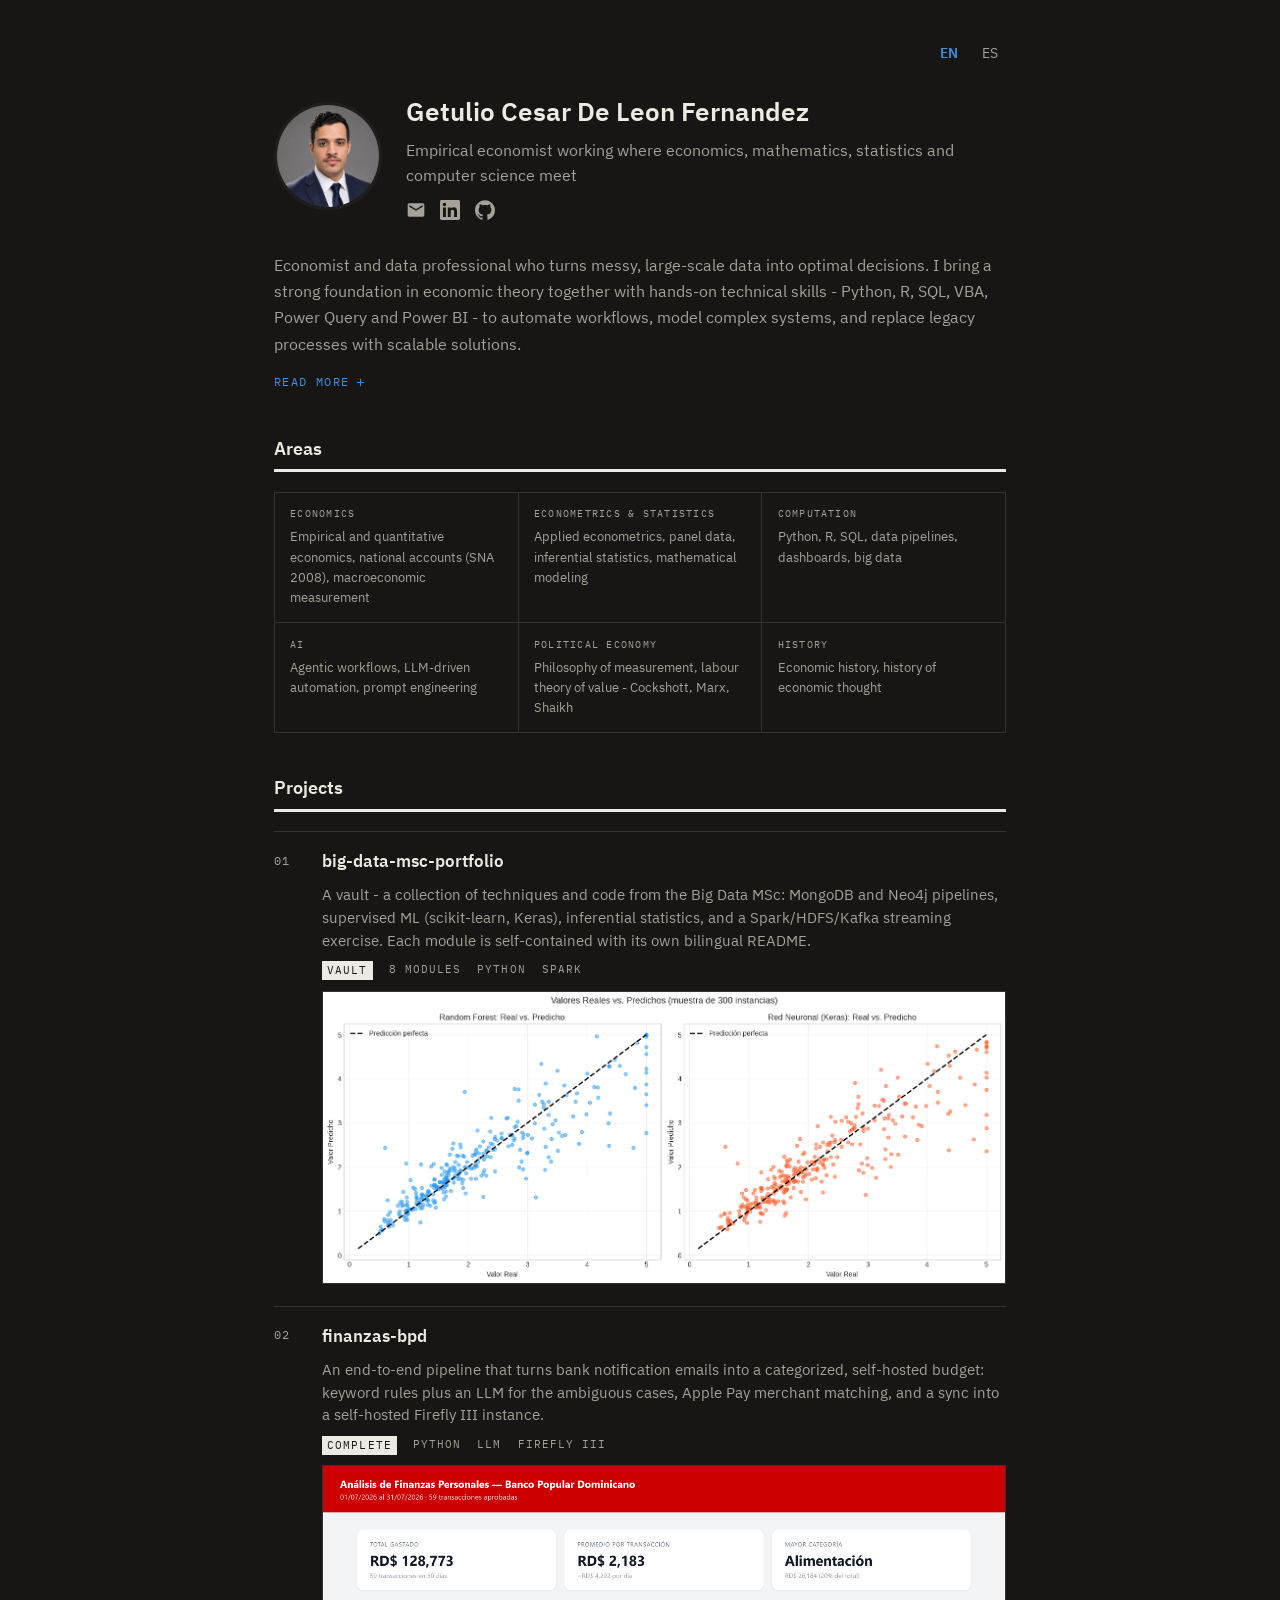
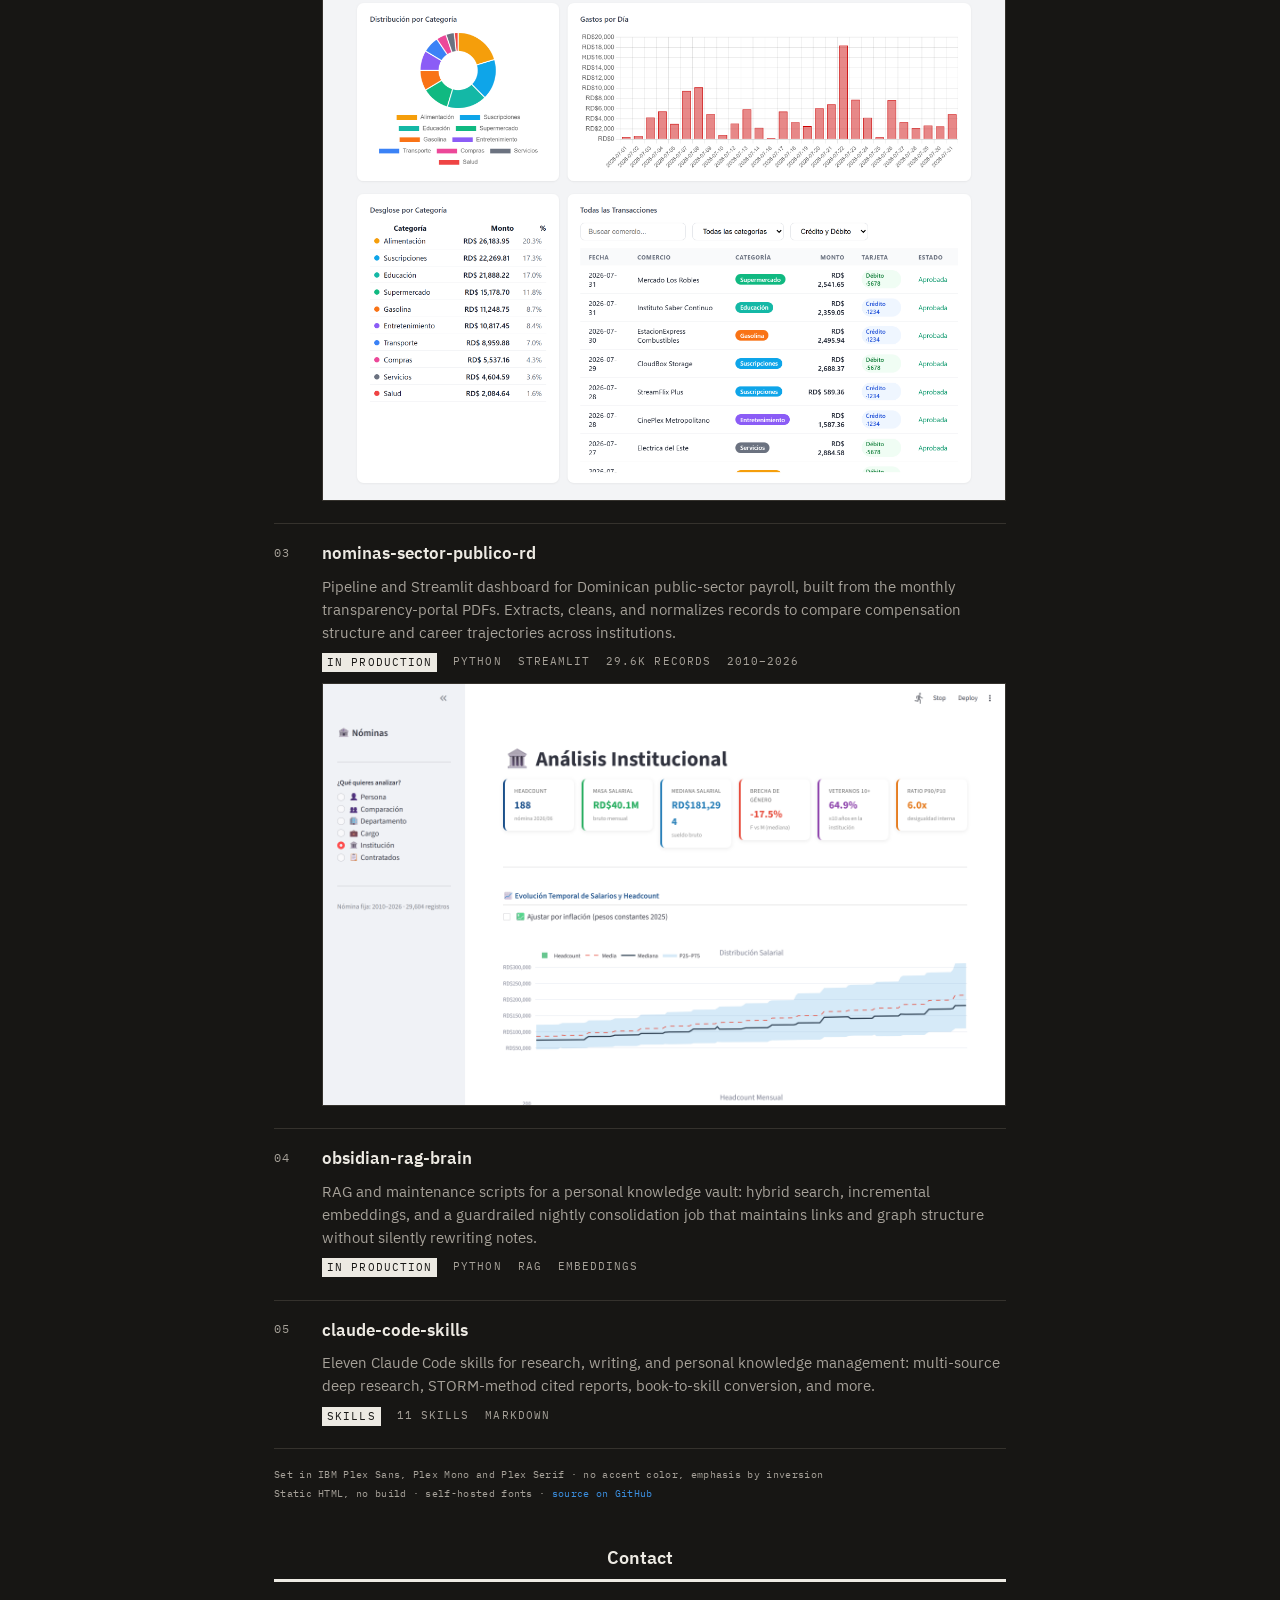
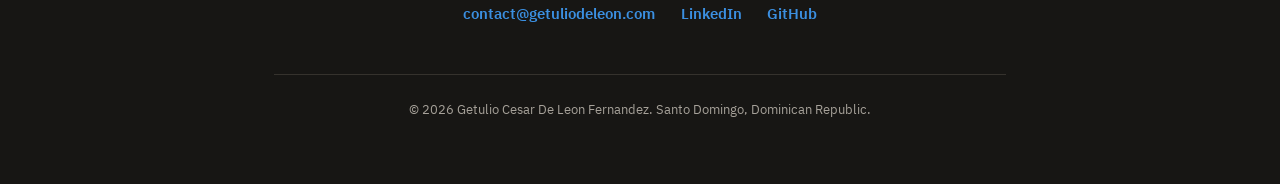
==== index.html @ 09af7197 "Restore original project order (big-data-msc-portfolio first), tighter crop on nominas screenshot" ====
<!doctype html>
<html lang="en">
<head>
<meta charset="UTF-8">
<meta name="viewport" content="width=device-width, initial-scale=1">
<title>Getulio Cesar De Leon Fernandez - Empirical Economist</title>
<meta name="description" content="Empirical economist working where economics, mathematics, statistics and computer science meet. National Accounts, Central Bank of the Dominican Republic. Python, R, SQL, econometrics, agentic AI.">
<link rel="canonical" href="https://getuliodeleon.com/">
<link rel="alternate" hreflang="en" href="https://getuliodeleon.com/">
<link rel="alternate" hreflang="es" href="https://getuliodeleon.com/es/">
<link rel="alternate" hreflang="x-default" href="https://getuliodeleon.com/">
<link rel="stylesheet" href="/style.css">

<meta property="og:type" content="profile">
<meta property="og:title" content="Getulio Cesar De Leon Fernandez - Empirical Economist">
<meta property="og:description" content="Empirical economist working where economics, mathematics, statistics and computer science meet. National Accounts, Central Bank of the Dominican Republic.">
<meta property="og:url" content="https://getuliodeleon.com/">
<meta property="og:image" content="https://getuliodeleon.com/img/getulio.jpg">

<script type="application/ld+json">
{
  "@context": "https://schema.org",
  "@type": "Person",
  "name": "Getulio Cesar De Leon Fernandez",
  "jobTitle": "Economist",
  "description": "Empirical economist working where economics, mathematics, statistics and computer science meet.",
  "worksFor": {
    "@type": "Organization",
    "name": "Banco Central de la Republica Dominicana"
  },
  "alumniOf": [
    {"@type": "CollegeOrUniversity", "name": "Instituto Tecnologico de Santo Domingo"},
    {"@type": "CollegeOrUniversity", "name": "Universidad Internacional de La Rioja"}
  ],
  "knowsAbout": ["National Accounts", "Econometrics", "Applied Statistics", "Political Economy", "Python", "R", "SQL", "Big Data", "Agentic AI", "Data Automation"],
  "address": {
    "@type": "PostalAddress",
    "addressLocality": "Santo Domingo",
    "addressCountry": "DO"
  },
  "email": "mailto:contact@getuliodeleon.com",
  "url": "https://getuliodeleon.com",
  "sameAs": [
    "https://www.linkedin.com/in/getuliodeleon/",
    "https://github.com/deleongetulio"
  ]
}
</script>
</head>
<body>
<div class="wrap">

  <nav class="lang-switch">
    <a href="/" class="active">EN</a>
    <a href="/es/">ES</a>
  </nav>

  <header class="profile">
    <img src="/img/getulio.jpg" alt="Portrait of Getulio Cesar De Leon Fernandez">
    <div>
      <h1>Getulio Cesar De Leon Fernandez</h1>
      <p class="headline">Empirical economist working where economics, mathematics, statistics and computer science meet</p>
      <nav class="profile-links">
        <a href="mailto:contact@getuliodeleon.com" aria-label="Email" title="contact@getuliodeleon.com">
          <svg viewBox="0 0 24 24" aria-hidden="true" focusable="false"><path d="M20 4H4c-1.1 0-1.99.9-1.99 2L2 18c0 1.1.9 2 2 2h16c1.1 0 2-.9 2-2V6c0-1.1-.9-2-2-2zm0 4l-8 5-8-5V6l8 5 8-5v2z"/></svg>
        </a>
        <a href="https://www.linkedin.com/in/getuliodeleon/" aria-label="LinkedIn" title="LinkedIn">
          <svg viewBox="0 0 24 24" aria-hidden="true" focusable="false"><path d="M20.447 20.452h-3.554v-5.569c0-1.328-.027-3.037-1.852-3.037-1.853 0-2.136 1.445-2.136 2.939v5.667H9.351V9h3.414v1.561h.046c.477-.9 1.637-1.85 3.37-1.85 3.601 0 4.267 2.37 4.267 5.455v6.286zM5.337 7.433a2.062 2.062 0 1 1 0-4.125 2.062 2.062 0 0 1 0 4.125zm1.782 13.019H3.555V9h3.564v11.452zM22.225 0H1.771C.792 0 0 .774 0 1.729v20.542C0 23.227.792 24 1.771 24h20.451C23.2 24 24 23.227 24 22.271V1.729C24 .774 23.2 0 22.222 0h.003z"/></svg>
        </a>
        <a href="https://github.com/deleongetulio" aria-label="GitHub" title="GitHub">
          <svg viewBox="0 0 24 24" aria-hidden="true" focusable="false"><path d="M12 .297c-6.63 0-12 5.373-12 12 0 5.303 3.438 9.8 8.205 11.385.6.113.82-.258.82-.577 0-.285-.01-1.04-.015-2.04-3.338.724-4.042-1.61-4.042-1.61C4.422 18.07 3.633 17.7 3.633 17.7c-1.087-.744.084-.729.084-.729 1.205.084 1.838 1.236 1.838 1.236 1.07 1.835 2.809 1.305 3.495.998.108-.776.417-1.305.76-1.605-2.665-.3-5.466-1.332-5.466-5.93 0-1.31.465-2.38 1.235-3.22-.135-.303-.54-1.523.105-3.176 0 0 1.005-.322 3.3 1.23.96-.267 1.98-.399 3-.405 1.02.006 2.04.138 3 .405 2.28-1.552 3.285-1.23 3.285-1.23.645 1.653.24 2.873.12 3.176.765.84 1.23 1.91 1.23 3.22 0 4.61-2.805 5.625-5.475 5.92.42.36.81 1.096.81 2.22 0 1.606-.015 2.896-.015 3.286 0 .315.21.69.825.57C20.565 22.092 24 17.592 24 12.297c0-6.627-5.373-12-12-12"/></svg>
        </a>
      </nav>
    </div>
  </header>

  <section class="narrative">
    <p>Economist and data professional who turns messy, large-scale data into
      optimal decisions. I bring a strong foundation in economic theory
      together with hands-on technical skills - Python, R, SQL, VBA, Power
      Query and Power BI - to automate workflows, model complex systems, and
      replace legacy processes with scalable solutions.</p>

    <details class="mas">
      <summary>Read more</summary>
      <p>My background is in national accounts and macroeconomic analysis
        (GDP under the SNA 2008 framework), but my real interest is broader:
        building data pipelines, dashboards, and analytical tools that make
        information actually usable. I care about the full path from raw
        data to insight - automation, reproducibility, and clarity.</p>
      <p>Outside of work, my personal projects explore agentic AI and
        LLM-driven automation - prompt engineering and agentic workflows to
        automate research and analysis end to end. It is where I experiment
        with the newest tools before they become standard.</p>
      <p>What keeps me curious is the intersection of economics,
        computation, and philosophy: not just how to process data, but what
        it measures, what it hides, and how economic systems actually work.
        I am as drawn to the questions behind the numbers as to the tools
        that answer them, and I see that mix of theory and engineering as my
        real edge.</p>
      <p>Currently pursuing a Master's in Big Data Analysis and
        Visualization (UNIR).</p>
    </details>
  </section>

  <h2>Areas</h2>
  <div class="areas">
    <div class="area"><span class="k">Economics</span>
      <p>Empirical and quantitative economics, national accounts (SNA 2008), macroeconomic measurement</p></div>
    <div class="area"><span class="k">Econometrics &amp; Statistics</span>
      <p>Applied econometrics, panel data, inferential statistics, mathematical modeling</p></div>
    <div class="area"><span class="k">Computation</span>
      <p>Python, R, SQL, data pipelines, dashboards, big data</p></div>
    <div class="area"><span class="k">AI</span>
      <p>Agentic workflows, LLM-driven automation, prompt engineering</p></div>
    <div class="area"><span class="k">Political Economy</span>
      <p>Philosophy of measurement, labour theory of value - Cockshott, Marx, Shaikh</p></div>
    <div class="area"><span class="k">History</span>
      <p>Economic history, history of economic thought</p></div>
  </div>

  <h2>Projects</h2>

  <div class="proj">
    <span class="n">01</span>
    <div class="proj-body">
      <h3><a href="https://github.com/deleongetulio/big-data-msc-portfolio">big-data-msc-portfolio</a></h3>
      <p>A vault - a collection of techniques and code from the Big Data MSc: MongoDB and Neo4j pipelines, supervised ML (scikit-learn, Keras), inferential statistics, and a Spark/HDFS/Kafka streaming exercise. Each module is self-contained with its own bilingual README.</p>
      <div class="meta"><span class="status">Vault</span><span>8 modules</span><span>Python</span><span>Spark</span></div>
      <img src="/img/proyecto-portafolio-msc.png" alt="Actual vs predicted scatter plot from a regression model comparison">
    </div>
  </div>

  <div class="proj">
    <span class="n">02</span>
    <div class="proj-body">
      <h3><a href="https://github.com/deleongetulio/finanzas-bpd">finanzas-bpd</a></h3>
      <p>An end-to-end pipeline that turns bank notification emails into a categorized, self-hosted budget: keyword rules plus an LLM for the ambiguous cases, Apple Pay merchant matching, and a sync into a self-hosted Firefly III instance.</p>
      <div class="meta"><span class="status">Complete</span><span>Python</span><span>LLM</span><span>Firefly III</span></div>
      <img src="/img/proyecto-finanzas-bpd.png" alt="Personal finance dashboard with category breakdown and daily spend chart">
    </div>
  </div>

  <div class="proj">
    <span class="n">03</span>
    <div class="proj-body">
      <h3><a href="https://github.com/deleongetulio/nominas-sector-publico-rd">nominas-sector-publico-rd</a></h3>
      <p>Pipeline and Streamlit dashboard for Dominican public-sector payroll, built from the monthly transparency-portal PDFs. Extracts, cleans, and normalizes records to compare compensation structure and career trajectories across institutions.</p>
      <div class="meta"><span class="status">In production</span><span>Python</span><span>Streamlit</span><span>29.6K records</span><span>2010&ndash;2026</span></div>
      <img src="/img/proyecto-nominas.png" alt="Institutional payroll dashboard with headcount, salary distribution, and gender gap KPIs">
    </div>
  </div>

  <div class="proj">
    <span class="n">04</span>
    <div class="proj-body">
      <h3><a href="https://github.com/deleongetulio/obsidian-rag-brain">obsidian-rag-brain</a></h3>
      <p>RAG and maintenance scripts for a personal knowledge vault: hybrid search, incremental embeddings, and a guardrailed nightly consolidation job that maintains links and graph structure without silently rewriting notes.</p>
      <div class="meta"><span class="status">In production</span><span>Python</span><span>RAG</span><span>Embeddings</span></div>
    </div>
  </div>

  <div class="proj">
    <span class="n">05</span>
    <div class="proj-body">
      <h3><a href="https://github.com/deleongetulio/claude-code-skills">claude-code-skills</a></h3>
      <p>Eleven Claude Code skills for research, writing, and personal knowledge management: multi-source deep research, STORM-method cited reports, book-to-skill conversion, and more.</p>
      <div class="meta"><span class="status">Skills</span><span>11 skills</span><span>Markdown</span></div>
    </div>
  </div>

  <div class="colofon">
    Set in IBM Plex Sans, Plex Mono and Plex Serif &middot; no accent color, emphasis by inversion<br>
    Static HTML, no build &middot; self-hosted fonts &middot; <a href="https://github.com/deleongetulio/deleongetulio.github.io">source on GitHub</a>
  </div>

  <section class="contact-section">
    <h2>Contact</h2>
    <ul class="contact-list">
      <li><a href="mailto:contact@getuliodeleon.com">contact@getuliodeleon.com</a></li>
      <li><a href="https://www.linkedin.com/in/getuliodeleon/">LinkedIn</a></li>
      <li><a href="https://github.com/deleongetulio">GitHub</a></li>
    </ul>
  </section>

  <footer>
    &copy; 2026 Getulio Cesar De Leon Fernandez. Santo Domingo, Dominican Republic.
  </footer>

</div>
</body>
</html>
---- style.css ----
/* IBM Plex Sans autoalojado - ver .claude/skills/estetica/SKILL.md en ciencia-de-datos-workspace */
@font-face {
  font-family: "IBM Plex Sans";
  src: url("fonts/plex-sans-400.woff2") format("woff2");
  font-weight: 400;
  font-style: normal;
  font-display: swap;
}
@font-face {
  font-family: "IBM Plex Sans";
  src: url("fonts/plex-sans-600.woff2") format("woff2");
  font-weight: 600;
  font-style: normal;
  font-display: swap;
}
@font-face {
  font-family: "IBM Plex Mono";
  src: url("fonts/plex-mono-400.woff2") format("woff2");
  font-weight: 400;
  font-style: normal;
  font-display: swap;
}

/* Superficie en linea -> modo OSCURO comprometido, no adaptativo.
   Ver .claude/skills/estetica/SKILL.md, "Que modo usa cada superficie". */
:root {
  color-scheme: dark;
  --link: #3B8FE0;
  --ink: #EDEAE3;
  --ink-muted: #A6A199;
  --bg: #171614;
  --bg-alt: #201E1B;
  --border: #35322D;
  --max-width: 780px;
}

* {
  box-sizing: border-box;
}

body {
  margin: 0;
  padding: 0;
  font-family: "IBM Plex Sans", -apple-system, BlinkMacSystemFont, "Segoe UI", Roboto, Helvetica, Arial, sans-serif;
  color: var(--ink);
  background: var(--bg);
  line-height: 1.6;
}

.wrap {
  max-width: var(--max-width);
  margin: 0 auto;
  padding: 2.5rem 1.5rem 4rem;
}

/* Language switcher */
.lang-switch {
  display: flex;
  justify-content: flex-end;
  gap: 0.5rem;
  font-size: 0.85rem;
  margin-bottom: 1.5rem;
}

.lang-switch a {
  color: var(--ink-muted);
  text-decoration: none;
  padding: 0.2rem 0.5rem;
  border-radius: 4px;
}

.lang-switch a.active {
  color: var(--link);
  font-weight: 600;
}

.lang-switch a:hover {
  background: var(--bg-alt);
}

/* Header */
header.profile {
  display: flex;
  align-items: center;
  gap: 1.5rem;
  margin-bottom: 2rem;
}

header.profile img {
  width: 108px;
  height: 108px;
  border-radius: 50%;
  object-fit: cover;
  object-position: 50% 20%;
  flex-shrink: 0;
  border: 3px solid var(--bg-alt);
}

header.profile h1 {
  margin: 0 0 0.3rem;
  font-size: 1.6rem;
  font-weight: 600;
}

header.profile p.headline {
  margin: 0;
  color: var(--ink-muted);
  font-size: 1rem;
}

/* Quick links (email / LinkedIn / GitHub) under the headline */
.profile-links {
  display: flex;
  gap: 0.9rem;
  margin-top: 0.7rem;
}

.profile-links a {
  display: inline-flex;
  color: var(--ink-muted);
  transition: color 0.15s ease;
}

.profile-links a:hover,
.profile-links a:focus-visible {
  color: var(--link);
}

.profile-links svg {
  width: 20px;
  height: 20px;
  fill: currentColor;
  display: block;
}

/* Narrative */
section.narrative p {
  margin: 0 0 1rem;
  font-size: 1.02rem;
  color: var(--ink-muted);
}

/* Read more - details/summary nativo, funciona sin JS */
details.mas {
  margin-top: -0.3rem;
}

details.mas > summary {
  list-style: none;
  cursor: pointer;
  display: inline-flex;
  align-items: center;
  gap: 0.4rem;
  font-family: "IBM Plex Mono", ui-monospace, Consolas, monospace;
  font-size: 0.72rem;
  letter-spacing: 0.12em;
  text-transform: uppercase;
  color: var(--link);
  padding: 0.15rem 0;
}

details.mas > summary::-webkit-details-marker {
  display: none;
}

details.mas > summary::after {
  content: "+";
  font-size: 0.95rem;
  line-height: 1;
}

details.mas[open] > summary::after {
  content: "\2212";
}

details.mas > summary:hover {
  background: var(--ink);
  color: var(--bg);
  padding: 0.15rem 0.4rem;
}

details.mas[open] > summary {
  margin-bottom: 0.9rem;
}

details.mas p {
  margin: 0 0 1rem;
  font-size: 1.02rem;
  color: var(--ink-muted);
}

/* Areas - grid de intereses, sustituye a las cifras de logros */
.areas {
  display: grid;
  grid-template-columns: repeat(auto-fit, minmax(210px, 1fr));
  gap: 1px;
  background: var(--border);
  border: 1px solid var(--border);
  margin-bottom: 1.5rem;
}

.area {
  background: var(--bg);
  padding: 0.85rem 0.95rem;
  display: flex;
  flex-direction: column;
  gap: 0.35rem;
}

.area .k {
  font-family: "IBM Plex Mono", ui-monospace, Consolas, monospace;
  font-size: 0.6rem;
  letter-spacing: 0.13em;
  text-transform: uppercase;
  color: var(--ink-muted);
}

.area p {
  margin: 0;
  font-size: 0.82rem;
  color: var(--ink-muted);
  line-height: 1.55;
}

/* Sections - filete grueso en tinta para abrir seccion, sin color de acento */
h2 {
  font-size: 1.15rem;
  font-weight: 600;
  color: var(--ink);
  border-bottom: 3px solid var(--ink);
  padding-bottom: 0.4rem;
  margin: 2.5rem 0 1.2rem;
}

/* Projects - indice numerado con estado por inversion y linea de stack */
.proj {
  display: grid;
  grid-template-columns: 2rem 1fr;
  gap: 0 1rem;
  border-top: 1px solid var(--border);
  padding-top: 1rem;
  margin-bottom: 1.4rem;
}

.proj .n {
  font-family: "IBM Plex Mono", ui-monospace, Consolas, monospace;
  font-size: 0.72rem;
  color: var(--ink-muted);
  letter-spacing: 0.1em;
  padding-top: 0.2rem;
}

.proj-body {
  display: flex;
  flex-direction: column;
  gap: 0.55rem;
  min-width: 0;
}

.proj-body h3 {
  margin: 0;
  font-size: 1.05rem;
  font-weight: 600;
}

.proj-body h3 a {
  color: var(--ink);
  text-decoration: none;
}

.proj-body h3 a:hover {
  color: var(--link);
}

.proj-body p {
  margin: 0;
  color: var(--ink-muted);
  font-size: 0.92rem;
  line-height: 1.55;
}

.proj-body .meta {
  display: flex;
  flex-wrap: wrap;
  gap: 0.2rem 1rem;
  font-family: "IBM Plex Mono", ui-monospace, Consolas, monospace;
  font-size: 0.66rem;
  letter-spacing: 0.1em;
  text-transform: uppercase;
  color: var(--ink-muted);
}

.proj-body .meta .status {
  background: var(--ink);
  color: var(--bg);
  padding: 0.1em 0.5em;
}

.proj-body img {
  width: 100%;
  display: block;
  border: 1px solid var(--border);
  margin-top: 0.1rem;
}

/* Colofon */
.colofon {
  font-family: "IBM Plex Mono", ui-monospace, Consolas, monospace;
  font-size: 0.65rem;
  line-height: 1.8;
  color: var(--ink-muted);
  letter-spacing: 0.03em;
  border-top: 1px solid var(--border);
  padding-top: 1rem;
  margin-top: 1rem;
}

.colofon a {
  color: var(--link);
  text-decoration: none;
}

.colofon a:hover {
  text-decoration: underline;
}

/* Contact */
.contact-section {
  text-align: center;
}

.contact-list {
  list-style: none;
  padding: 0;
  margin: 0;
  display: flex;
  justify-content: center;
  flex-wrap: wrap;
  gap: 0.9rem 1.6rem;
}

.contact-list a {
  color: var(--link);
  text-decoration: none;
  font-weight: 600;
  font-size: 0.95rem;
}

.contact-list a:hover {
  text-decoration: underline;
}

footer {
  margin-top: 3rem;
  padding-top: 1.5rem;
  border-top: 1px solid var(--border);
  color: var(--ink-muted);
  font-size: 0.82rem;
  text-align: center;
}

/* Responsive */
@media (max-width: 480px) {
  header.profile {
    flex-direction: column;
    text-align: center;
  }

  .profile-links {
    justify-content: center;
  }
}

/* Sin bloque prefers-color-scheme a proposito: el sitio se compromete con el oscuro
   en :root. Ver la regla de modo por superficie en el skill estetica. */
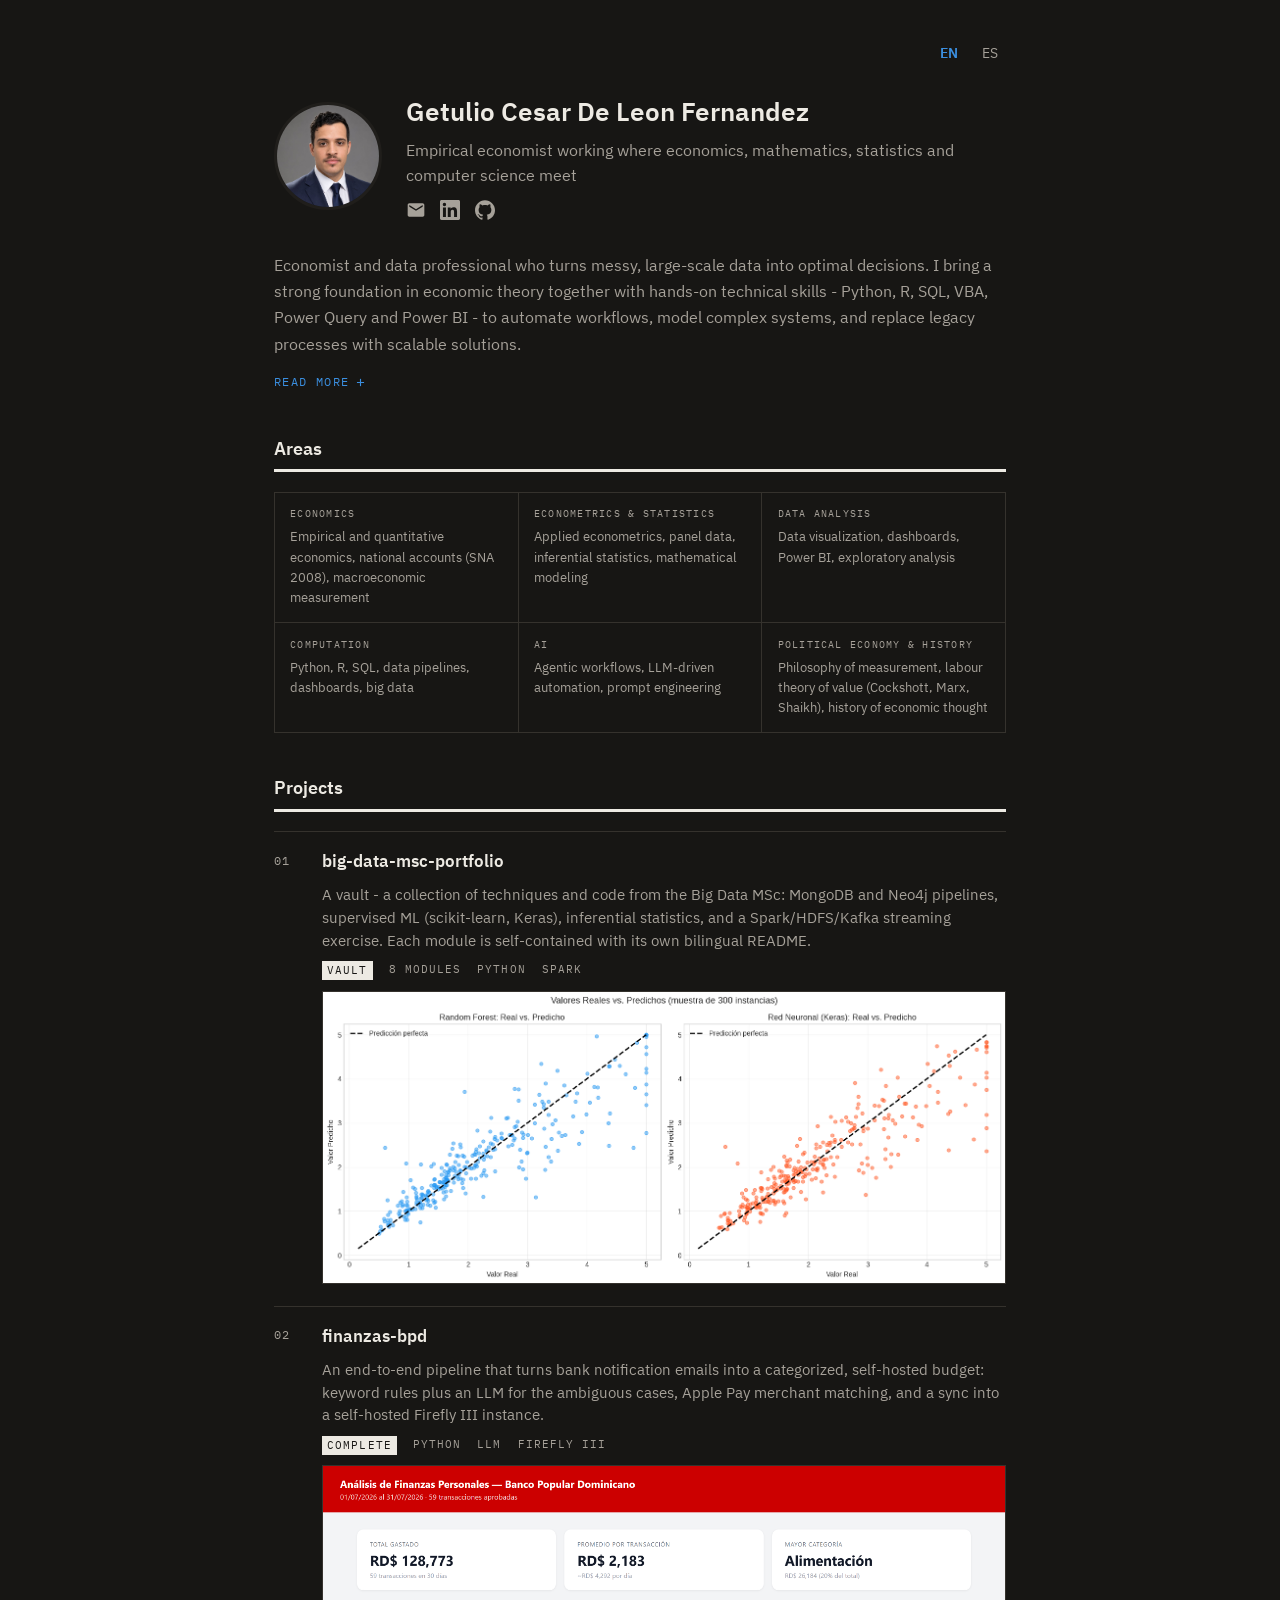
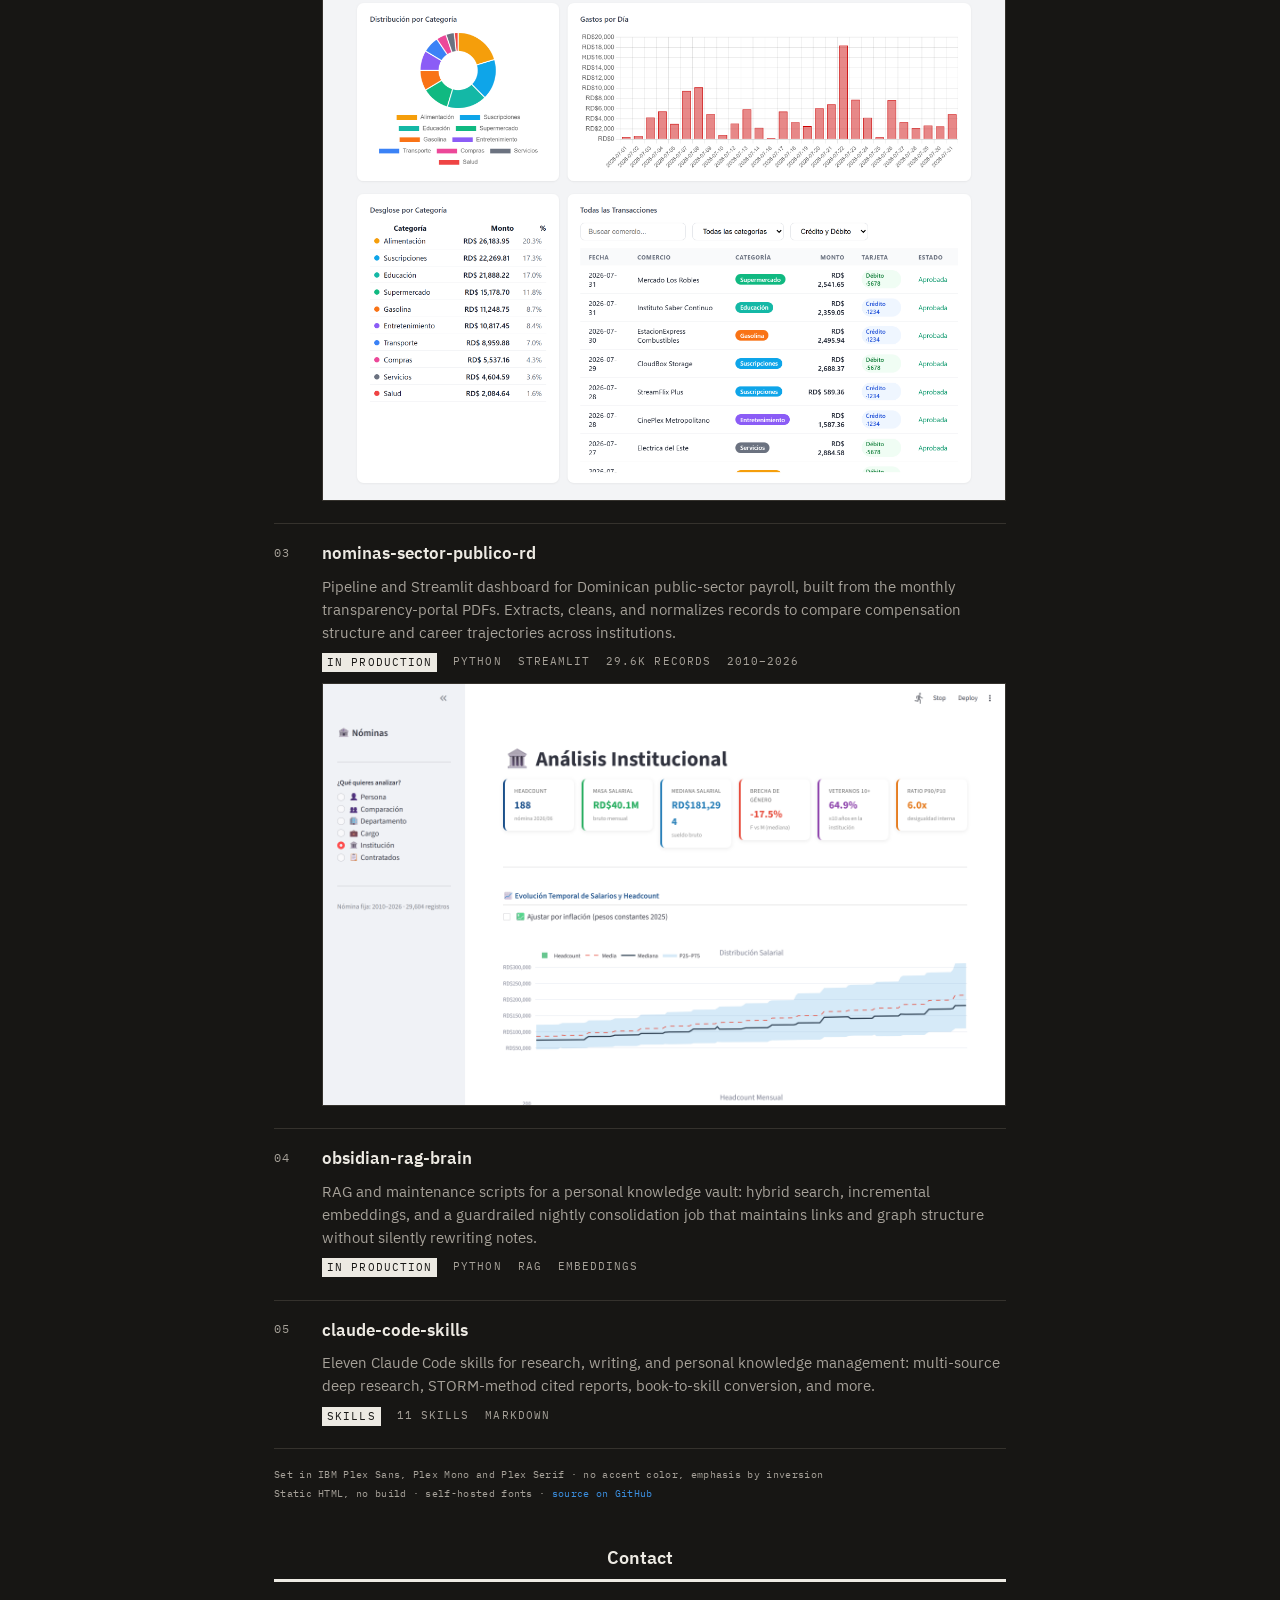
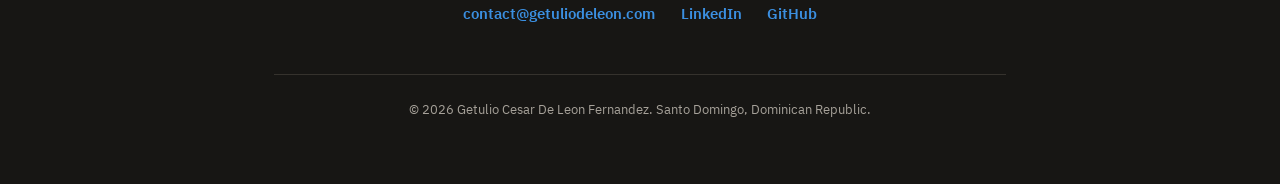
==== commit 90f55e63: "Merge Political Economy + History, add Data Analysis area" ====
--- a/index.html
+++ b/index.html
@@ -32,7 +32,7 @@
     {"@type": "CollegeOrUniversity", "name": "Instituto Tecnologico de Santo Domingo"},
     {"@type": "CollegeOrUniversity", "name": "Universidad Internacional de La Rioja"}
   ],
-  "knowsAbout": ["National Accounts", "Econometrics", "Applied Statistics", "Political Economy", "Python", "R", "SQL", "Big Data", "Agentic AI", "Data Automation"],
+  "knowsAbout": ["National Accounts", "Econometrics", "Applied Statistics", "Data Analysis", "Political Economy", "Python", "R", "SQL", "Big Data", "Agentic AI", "Data Automation"],
   "address": {
     "@type": "PostalAddress",
     "addressLocality": "Santo Domingo",
@@ -109,14 +109,14 @@
       <p>Empirical and quantitative economics, national accounts (SNA 2008), macroeconomic measurement</p></div>
     <div class="area"><span class="k">Econometrics &amp; Statistics</span>
       <p>Applied econometrics, panel data, inferential statistics, mathematical modeling</p></div>
+    <div class="area"><span class="k">Data Analysis</span>
+      <p>Data visualization, dashboards, Power BI, exploratory analysis</p></div>
     <div class="area"><span class="k">Computation</span>
       <p>Python, R, SQL, data pipelines, dashboards, big data</p></div>
     <div class="area"><span class="k">AI</span>
       <p>Agentic workflows, LLM-driven automation, prompt engineering</p></div>
-    <div class="area"><span class="k">Political Economy</span>
-      <p>Philosophy of measurement, labour theory of value - Cockshott, Marx, Shaikh</p></div>
-    <div class="area"><span class="k">History</span>
-      <p>Economic history, history of economic thought</p></div>
+    <div class="area"><span class="k">Political Economy &amp; History</span>
+      <p>Philosophy of measurement, labour theory of value (Cockshott, Marx, Shaikh), history of economic thought</p></div>
   </div>
 
   <h2>Projects</h2>
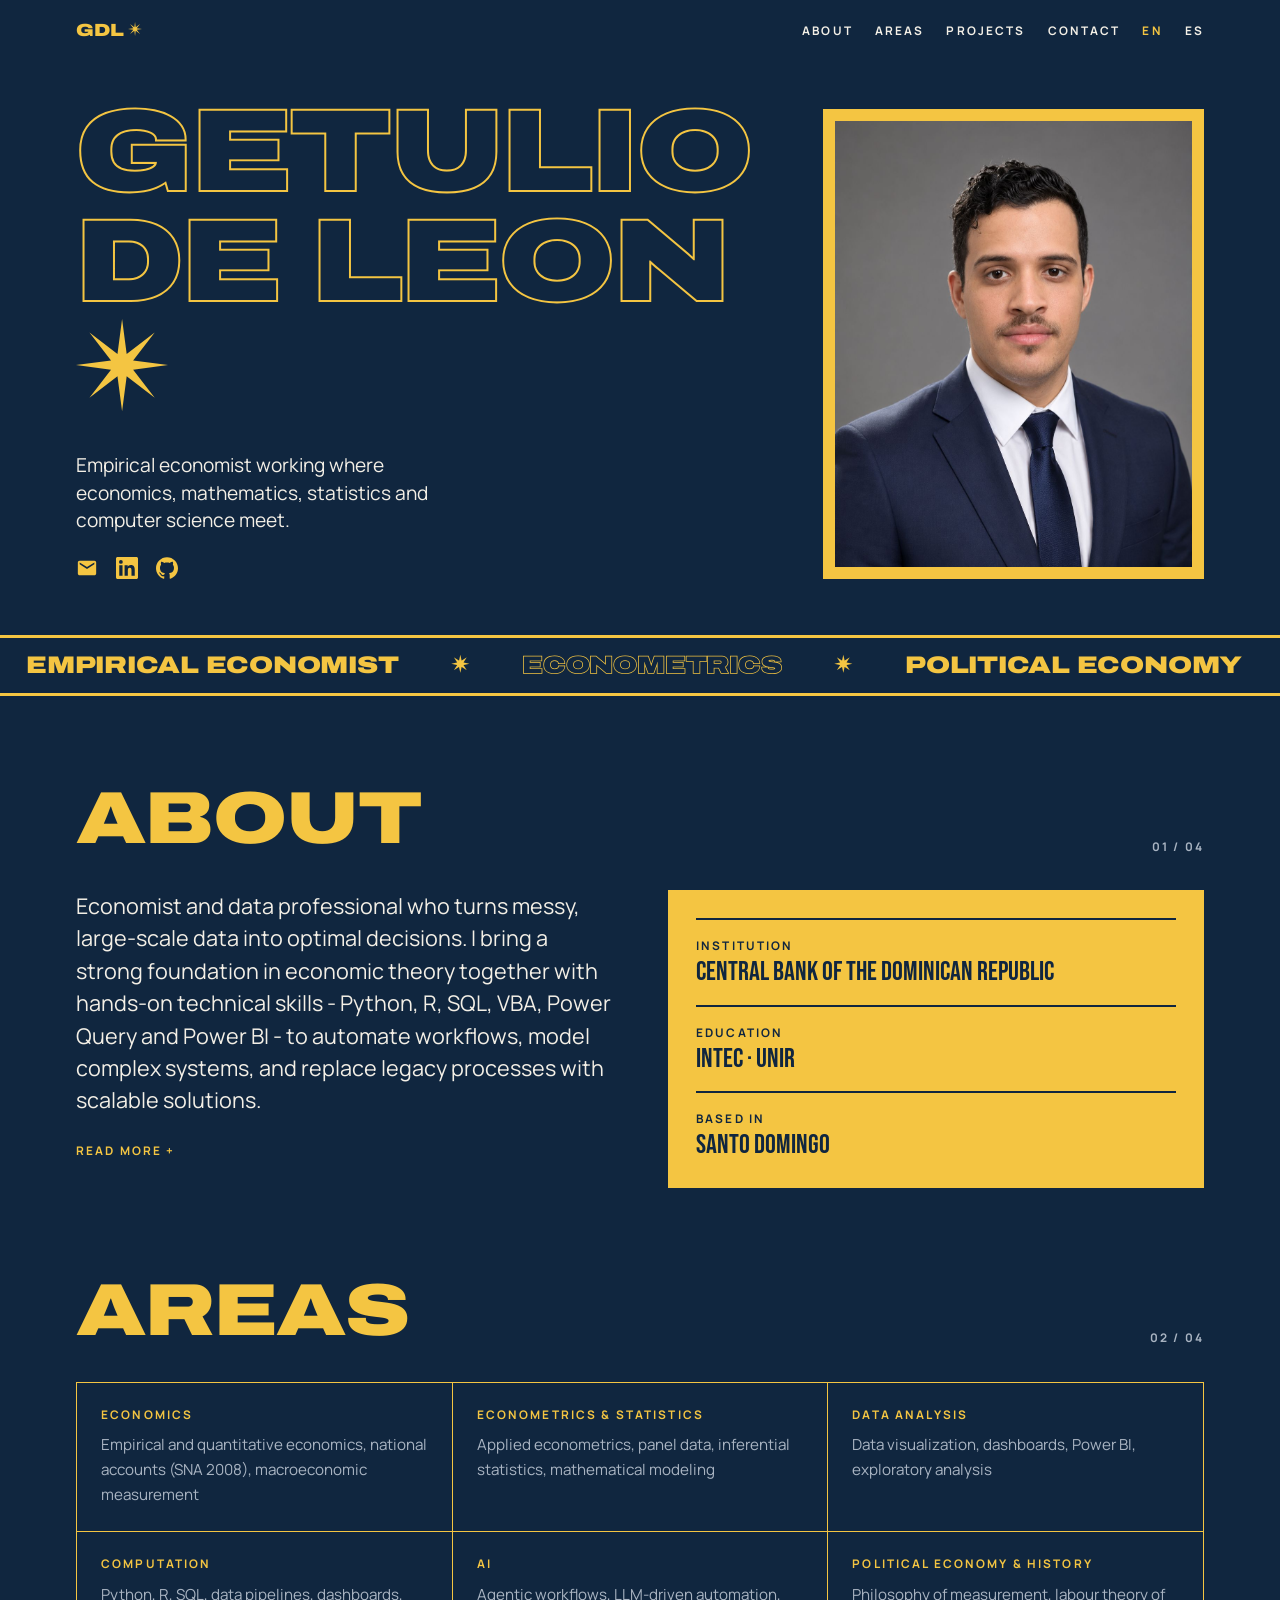
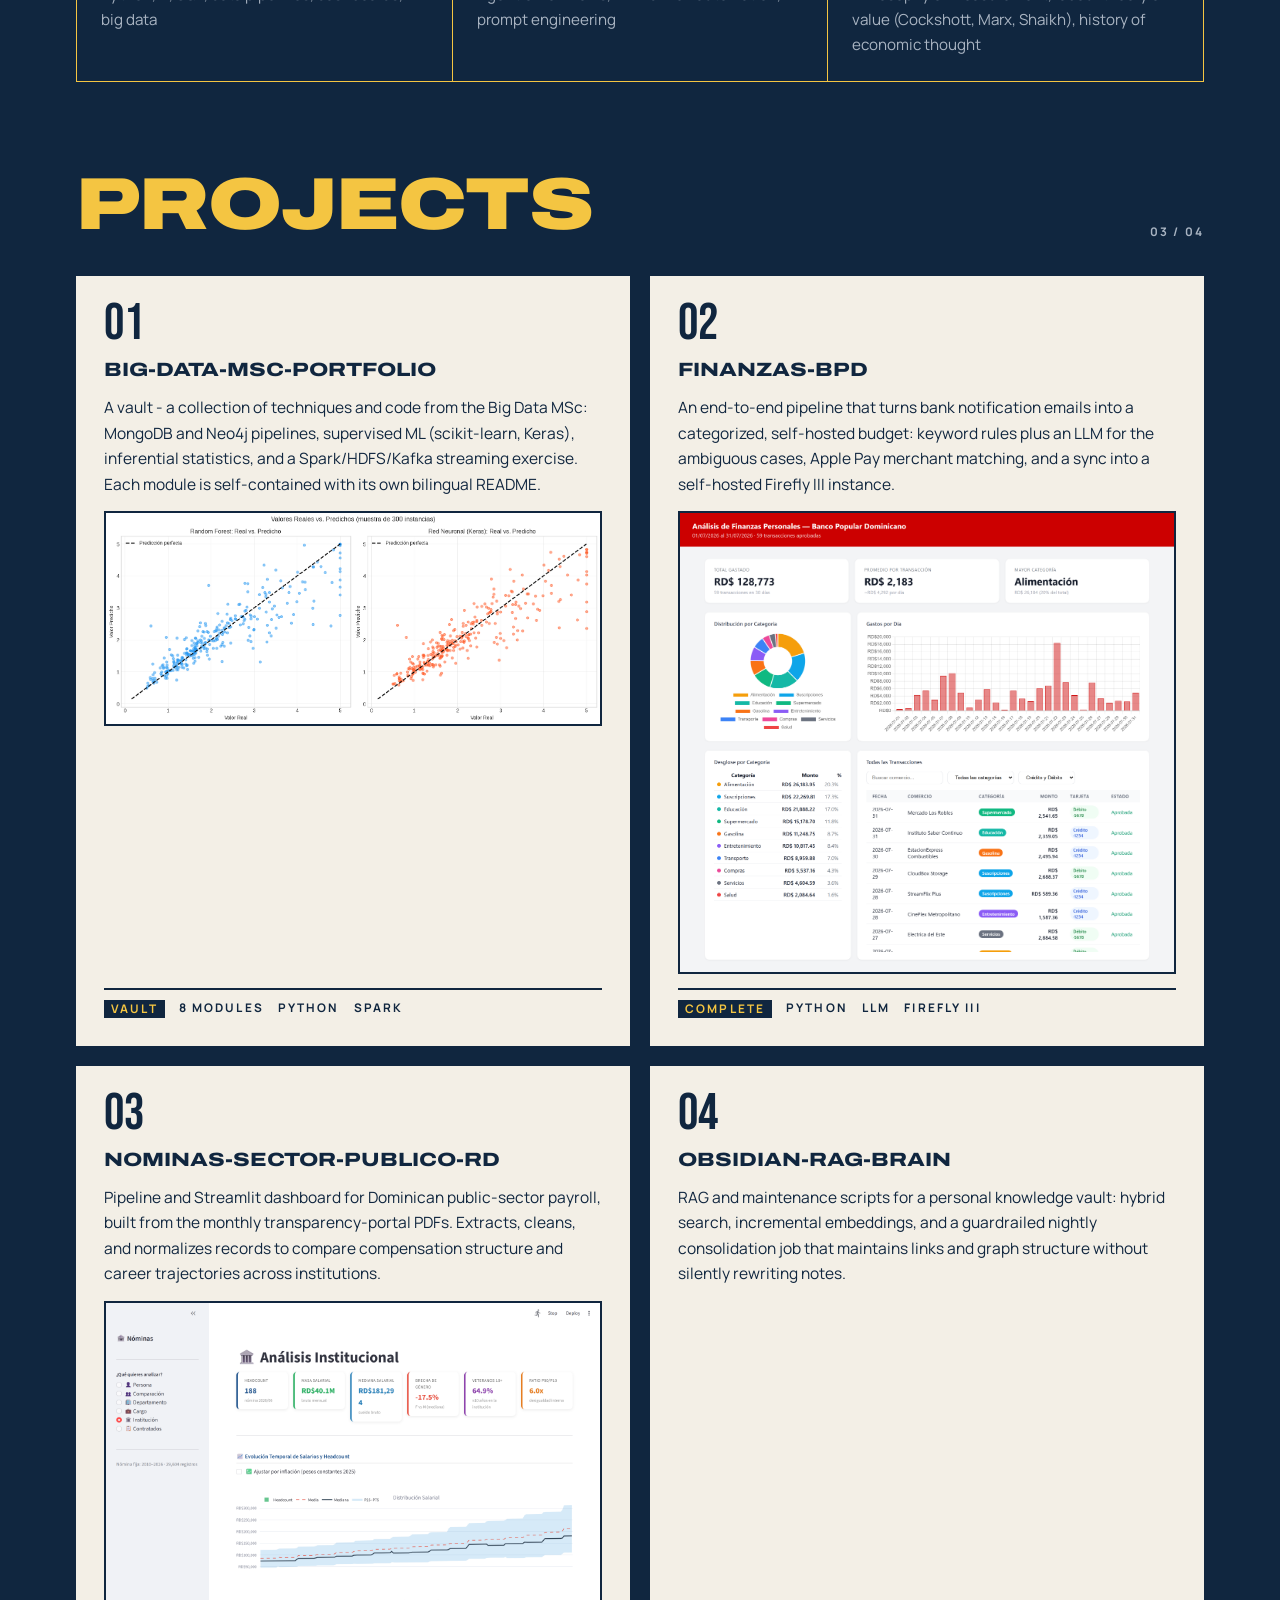
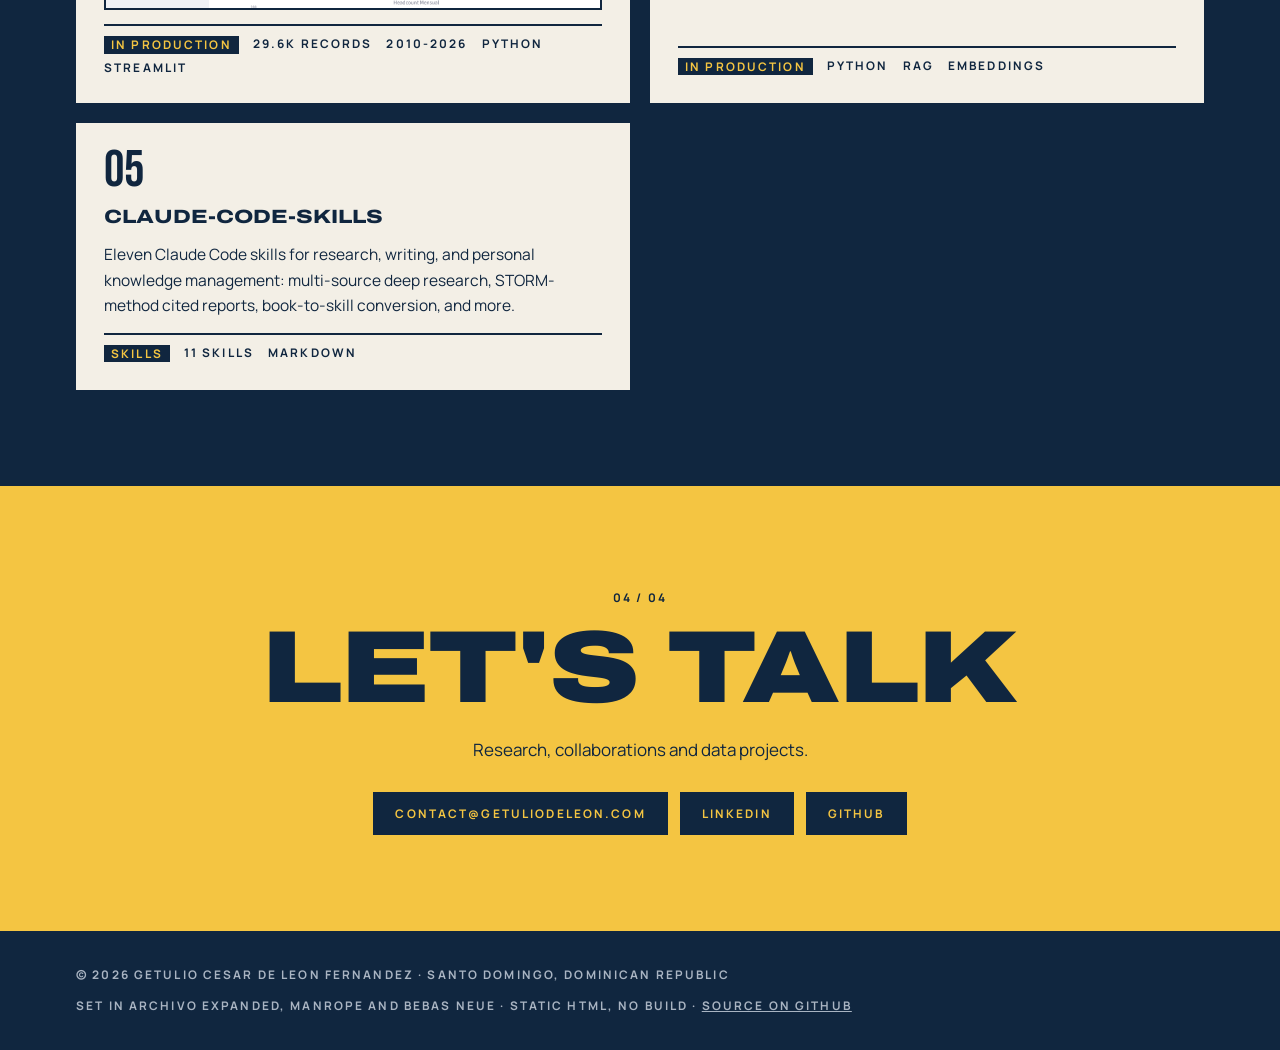
==== commit b51da683: "Rediseno v3: azul noche + ambar, Archivo Expanded/Manrope/Bebas Neue Nueva pista de perfiles en line" ====
--- a/index.html
+++ b/index.html
@@ -1,192 +1,160 @@
-<!doctype html>
-<html lang="en">
-<head>
-<meta charset="UTF-8">
-<meta name="viewport" content="width=device-width, initial-scale=1">
-<title>Getulio Cesar De Leon Fernandez - Empirical Economist</title>
-<meta name="description" content="Empirical economist working where economics, mathematics, statistics and computer science meet. National Accounts, Central Bank of the Dominican Republic. Python, R, SQL, econometrics, agentic AI.">
-<link rel="canonical" href="https://getuliodeleon.com/">
-<link rel="alternate" hreflang="en" href="https://getuliodeleon.com/">
-<link rel="alternate" hreflang="es" href="https://getuliodeleon.com/es/">
-<link rel="alternate" hreflang="x-default" href="https://getuliodeleon.com/">
-<link rel="stylesheet" href="/style.css">
-
-<meta property="og:type" content="profile">
-<meta property="og:title" content="Getulio Cesar De Leon Fernandez - Empirical Economist">
-<meta property="og:description" content="Empirical economist working where economics, mathematics, statistics and computer science meet. National Accounts, Central Bank of the Dominican Republic.">
-<meta property="og:url" content="https://getuliodeleon.com/">
-<meta property="og:image" content="https://getuliodeleon.com/img/getulio.jpg">
-
-<script type="application/ld+json">
-{
-  "@context": "https://schema.org",
-  "@type": "Person",
-  "name": "Getulio Cesar De Leon Fernandez",
-  "jobTitle": "Economist",
-  "description": "Empirical economist working where economics, mathematics, statistics and computer science meet.",
-  "worksFor": {
-    "@type": "Organization",
-    "name": "Banco Central de la Republica Dominicana"
-  },
-  "alumniOf": [
-    {"@type": "CollegeOrUniversity", "name": "Instituto Tecnologico de Santo Domingo"},
-    {"@type": "CollegeOrUniversity", "name": "Universidad Internacional de La Rioja"}
-  ],
-  "knowsAbout": ["National Accounts", "Econometrics", "Applied Statistics", "Data Analysis", "Political Economy", "Python", "R", "SQL", "Big Data", "Agentic AI", "Data Automation"],
-  "address": {
-    "@type": "PostalAddress",
-    "addressLocality": "Santo Domingo",
-    "addressCountry": "DO"
-  },
-  "email": "mailto:contact@getuliodeleon.com",
-  "url": "https://getuliodeleon.com",
-  "sameAs": [
-    "https://www.linkedin.com/in/getuliodeleon/",
-    "https://github.com/deleongetulio"
-  ]
-}
-</script>
-</head>
-<body>
-<div class="wrap">
-
-  <nav class="lang-switch">
-    <a href="/" class="active">EN</a>
-    <a href="/es/">ES</a>
-  </nav>
-
-  <header class="profile">
-    <img src="/img/getulio.jpg" alt="Portrait of Getulio Cesar De Leon Fernandez">
-    <div>
-      <h1>Getulio Cesar De Leon Fernandez</h1>
-      <p class="headline">Empirical economist working where economics, mathematics, statistics and computer science meet</p>
-      <nav class="profile-links">
-        <a href="mailto:contact@getuliodeleon.com" aria-label="Email" title="contact@getuliodeleon.com">
-          <svg viewBox="0 0 24 24" aria-hidden="true" focusable="false"><path d="M20 4H4c-1.1 0-1.99.9-1.99 2L2 18c0 1.1.9 2 2 2h16c1.1 0 2-.9 2-2V6c0-1.1-.9-2-2-2zm0 4l-8 5-8-5V6l8 5 8-5v2z"/></svg>
-        </a>
-        <a href="https://www.linkedin.com/in/getuliodeleon/" aria-label="LinkedIn" title="LinkedIn">
-          <svg viewBox="0 0 24 24" aria-hidden="true" focusable="false"><path d="M20.447 20.452h-3.554v-5.569c0-1.328-.027-3.037-1.852-3.037-1.853 0-2.136 1.445-2.136 2.939v5.667H9.351V9h3.414v1.561h.046c.477-.9 1.637-1.85 3.37-1.85 3.601 0 4.267 2.37 4.267 5.455v6.286zM5.337 7.433a2.062 2.062 0 1 1 0-4.125 2.062 2.062 0 0 1 0 4.125zm1.782 13.019H3.555V9h3.564v11.452zM22.225 0H1.771C.792 0 0 .774 0 1.729v20.542C0 23.227.792 24 1.771 24h20.451C23.2 24 24 23.227 24 22.271V1.729C24 .774 23.2 0 22.222 0h.003z"/></svg>
-        </a>
-        <a href="https://github.com/deleongetulio" aria-label="GitHub" title="GitHub">
-          <svg viewBox="0 0 24 24" aria-hidden="true" focusable="false"><path d="M12 .297c-6.63 0-12 5.373-12 12 0 5.303 3.438 9.8 8.205 11.385.6.113.82-.258.82-.577 0-.285-.01-1.04-.015-2.04-3.338.724-4.042-1.61-4.042-1.61C4.422 18.07 3.633 17.7 3.633 17.7c-1.087-.744.084-.729.084-.729 1.205.084 1.838 1.236 1.838 1.236 1.07 1.835 2.809 1.305 3.495.998.108-.776.417-1.305.76-1.605-2.665-.3-5.466-1.332-5.466-5.93 0-1.31.465-2.38 1.235-3.22-.135-.303-.54-1.523.105-3.176 0 0 1.005-.322 3.3 1.23.96-.267 1.98-.399 3-.405 1.02.006 2.04.138 3 .405 2.28-1.552 3.285-1.23 3.285-1.23.645 1.653.24 2.873.12 3.176.765.84 1.23 1.91 1.23 3.22 0 4.61-2.805 5.625-5.475 5.92.42.36.81 1.096.81 2.22 0 1.606-.015 2.896-.015 3.286 0 .315.21.69.825.57C20.565 22.092 24 17.592 24 12.297c0-6.627-5.373-12-12-12"/></svg>
-        </a>
-      </nav>
-    </div>
-  </header>
-
-  <section class="narrative">
-    <p>Economist and data professional who turns messy, large-scale data into
-      optimal decisions. I bring a strong foundation in economic theory
-      together with hands-on technical skills - Python, R, SQL, VBA, Power
-      Query and Power BI - to automate workflows, model complex systems, and
-      replace legacy processes with scalable solutions.</p>
-
-    <details class="mas">
-      <summary>Read more</summary>
-      <p>My background is in national accounts and macroeconomic analysis
-        (GDP under the SNA 2008 framework), but my real interest is broader:
-        building data pipelines, dashboards, and analytical tools that make
-        information actually usable. I care about the full path from raw
-        data to insight - automation, reproducibility, and clarity.</p>
-      <p>Outside of work, my personal projects explore agentic AI and
-        LLM-driven automation - prompt engineering and agentic workflows to
-        automate research and analysis end to end. It is where I experiment
-        with the newest tools before they become standard.</p>
-      <p>What keeps me curious is the intersection of economics,
-        computation, and philosophy: not just how to process data, but what
-        it measures, what it hides, and how economic systems actually work.
-        I am as drawn to the questions behind the numbers as to the tools
-        that answer them, and I see that mix of theory and engineering as my
-        real edge.</p>
-      <p>Currently pursuing a Master's in Big Data Analysis and
-        Visualization (UNIR).</p>
-    </details>
-  </section>
-
-  <h2>Areas</h2>
-  <div class="areas">
-    <div class="area"><span class="k">Economics</span>
-      <p>Empirical and quantitative economics, national accounts (SNA 2008), macroeconomic measurement</p></div>
-    <div class="area"><span class="k">Econometrics &amp; Statistics</span>
-      <p>Applied econometrics, panel data, inferential statistics, mathematical modeling</p></div>
-    <div class="area"><span class="k">Data Analysis</span>
-      <p>Data visualization, dashboards, Power BI, exploratory analysis</p></div>
-    <div class="area"><span class="k">Computation</span>
-      <p>Python, R, SQL, data pipelines, dashboards, big data</p></div>
-    <div class="area"><span class="k">AI</span>
-      <p>Agentic workflows, LLM-driven automation, prompt engineering</p></div>
-    <div class="area"><span class="k">Political Economy &amp; History</span>
-      <p>Philosophy of measurement, labour theory of value (Cockshott, Marx, Shaikh), history of economic thought</p></div>
-  </div>
-
-  <h2>Projects</h2>
-
-  <div class="proj">
-    <span class="n">01</span>
-    <div class="proj-body">
-      <h3><a href="https://github.com/deleongetulio/big-data-msc-portfolio">big-data-msc-portfolio</a></h3>
-      <p>A vault - a collection of techniques and code from the Big Data MSc: MongoDB and Neo4j pipelines, supervised ML (scikit-learn, Keras), inferential statistics, and a Spark/HDFS/Kafka streaming exercise. Each module is self-contained with its own bilingual README.</p>
-      <div class="meta"><span class="status">Vault</span><span>8 modules</span><span>Python</span><span>Spark</span></div>
-      <img src="/img/proyecto-portafolio-msc.png" alt="Actual vs predicted scatter plot from a regression model comparison">
-    </div>
-  </div>
-
-  <div class="proj">
-    <span class="n">02</span>
-    <div class="proj-body">
-      <h3><a href="https://github.com/deleongetulio/finanzas-bpd">finanzas-bpd</a></h3>
-      <p>An end-to-end pipeline that turns bank notification emails into a categorized, self-hosted budget: keyword rules plus an LLM for the ambiguous cases, Apple Pay merchant matching, and a sync into a self-hosted Firefly III instance.</p>
-      <div class="meta"><span class="status">Complete</span><span>Python</span><span>LLM</span><span>Firefly III</span></div>
-      <img src="/img/proyecto-finanzas-bpd.png" alt="Personal finance dashboard with category breakdown and daily spend chart">
-    </div>
-  </div>
-
-  <div class="proj">
-    <span class="n">03</span>
-    <div class="proj-body">
-      <h3><a href="https://github.com/deleongetulio/nominas-sector-publico-rd">nominas-sector-publico-rd</a></h3>
-      <p>Pipeline and Streamlit dashboard for Dominican public-sector payroll, built from the monthly transparency-portal PDFs. Extracts, cleans, and normalizes records to compare compensation structure and career trajectories across institutions.</p>
-      <div class="meta"><span class="status">In production</span><span>Python</span><span>Streamlit</span><span>29.6K records</span><span>2010&ndash;2026</span></div>
-      <img src="/img/proyecto-nominas.png" alt="Institutional payroll dashboard with headcount, salary distribution, and gender gap KPIs">
-    </div>
-  </div>
-
-  <div class="proj">
-    <span class="n">04</span>
-    <div class="proj-body">
-      <h3><a href="https://github.com/deleongetulio/obsidian-rag-brain">obsidian-rag-brain</a></h3>
-      <p>RAG and maintenance scripts for a personal knowledge vault: hybrid search, incremental embeddings, and a guardrailed nightly consolidation job that maintains links and graph structure without silently rewriting notes.</p>
-      <div class="meta"><span class="status">In production</span><span>Python</span><span>RAG</span><span>Embeddings</span></div>
-    </div>
-  </div>
-
-  <div class="proj">
-    <span class="n">05</span>
-    <div class="proj-body">
-      <h3><a href="https://github.com/deleongetulio/claude-code-skills">claude-code-skills</a></h3>
-      <p>Eleven Claude Code skills for research, writing, and personal knowledge management: multi-source deep research, STORM-method cited reports, book-to-skill conversion, and more.</p>
-      <div class="meta"><span class="status">Skills</span><span>11 skills</span><span>Markdown</span></div>
-    </div>
-  </div>
-
-  <div class="colofon">
-    Set in IBM Plex Sans, Plex Mono and Plex Serif &middot; no accent color, emphasis by inversion<br>
-    Static HTML, no build &middot; self-hosted fonts &middot; <a href="https://github.com/deleongetulio/deleongetulio.github.io">source on GitHub</a>
-  </div>
-
-  <section class="contact-section">
-    <h2>Contact</h2>
-    <ul class="contact-list">
-      <li><a href="mailto:contact@getuliodeleon.com">contact@getuliodeleon.com</a></li>
-      <li><a href="https://www.linkedin.com/in/getuliodeleon/">LinkedIn</a></li>
-      <li><a href="https://github.com/deleongetulio">GitHub</a></li>
-    </ul>
-  </section>
-
-  <footer>
-    &copy; 2026 Getulio Cesar De Leon Fernandez. Santo Domingo, Dominican Republic.
-  </footer>
-
-</div>
-</body>
-</html>
+<!doctype html>
+<html lang="en">
+<head>
+<meta charset="UTF-8">
+<meta name="viewport" content="width=device-width, initial-scale=1">
+<title>Getulio Cesar De Leon Fernandez - Empirical Economist</title>
+<meta name="description" content="Empirical economist working where economics, mathematics, statistics and computer science meet. National Accounts, Central Bank of the Dominican Republic. Python, R, SQL, econometrics, agentic AI.">
+<link rel="canonical" href="https://getuliodeleon.com/">
+<link rel="alternate" hreflang="en" href="https://getuliodeleon.com/">
+<link rel="alternate" hreflang="es" href="https://getuliodeleon.com/es/">
+<link rel="alternate" hreflang="x-default" href="https://getuliodeleon.com/">
+<link rel="stylesheet" href="/style.css">
+
+<meta property="og:type" content="profile">
+<meta property="og:title" content="Getulio Cesar De Leon Fernandez - Empirical Economist">
+<meta property="og:description" content="Empirical economist working where economics, mathematics, statistics and computer science meet. National Accounts, Central Bank of the Dominican Republic.">
+<meta property="og:url" content="https://getuliodeleon.com/">
+<meta property="og:image" content="https://getuliodeleon.com/img/getulio.jpg">
+
+<script type="application/ld+json">
+{
+  "@context": "https://schema.org",
+  "@type": "Person",
+  "name": "Getulio Cesar De Leon Fernandez",
+  "jobTitle": "Economist",
+  "description": "Empirical economist working where economics, mathematics, statistics and computer science meet.",
+  "disambiguatingDescription": "Not to be confused with his father, Getulio de la Altagracia De Leon, or his grandfather, Getulio Cesar De Leon Lora.",
+  "worksFor": {
+    "@type": "Organization",
+    "name": "Banco Central de la Republica Dominicana"
+  },
+  "alumniOf": [
+    {"@type": "CollegeOrUniversity", "name": "Instituto Tecnologico de Santo Domingo"},
+    {"@type": "CollegeOrUniversity", "name": "Universidad Internacional de La Rioja"}
+  ],
+  "knowsAbout": ["National Accounts", "Econometrics", "Applied Statistics", "Data Analysis", "Political Economy", "Python", "R", "SQL", "Big Data", "Agentic AI", "Data Automation"],
+  "address": {
+    "@type": "PostalAddress",
+    "addressLocality": "Santo Domingo",
+    "addressCountry": "DO"
+  },
+  "email": "mailto:contact@getuliodeleon.com",
+  "url": "https://getuliodeleon.com",
+  "sameAs": [
+    "https://www.linkedin.com/in/getuliodeleon/",
+    "https://github.com/deleongetulio",
+    "https://orcid.org/0009-0006-7474-2658",
+    "https://huggingface.co/deleongetulio"
+  ]
+}
+</script>
+</head>
+<body>
+<div class="wrap">
+  <nav class="top lbl">
+    <a class="disp logo" href="#top">GDL <svg class="star" viewBox="0 0 100 100" aria-hidden="true"><polygon points="50,0 55,38 85.4,14.6 62,45 100,50 62,55 85.4,85.4 55,62 50,100 45,62 14.6,85.4 38,55 0,50 38,45 14.6,14.6 45,38"/></svg></a>
+    <ul><li><a href="#about">About</a></li><li><a href="#areas">Areas</a></li><li><a href="#projects">Projects</a></li><li><a href="#contact">Contact</a></li><li><a href="/" class="active">EN</a></li><li><a href="/es/">ES</a></li></ul>
+  </nav>
+
+  <header class="hero" id="top">
+    <div>
+      <h1 class="disp">Getulio<br><span>De Leon</span> <svg class="star" viewBox="0 0 100 100" aria-hidden="true"><polygon points="50,0 55,38 85.4,14.6 62,45 100,50 62,55 85.4,85.4 55,62 50,100 45,62 14.6,85.4 38,55 0,50 38,45 14.6,14.6 45,38"/></svg></h1>
+      <p class="headline">Empirical economist working where economics, mathematics, statistics and computer science meet.</p>
+      <nav class="icons"><a href="mailto:contact@getuliodeleon.com" aria-label="Email" title="Email"><svg viewBox="0 0 24 24" aria-hidden="true" focusable="false"><path d="M20 4H4c-1.1 0-1.99.9-1.99 2L2 18c0 1.1.9 2 2 2h16c1.1 0 2-.9 2-2V6c0-1.1-.9-2-2-2zm0 4l-8 5-8-5V6l8 5 8-5v2z"/></svg></a><a href="https://www.linkedin.com/in/getuliodeleon/" aria-label="LinkedIn" title="LinkedIn"><svg viewBox="0 0 24 24" aria-hidden="true" focusable="false"><path d="M20.447 20.452h-3.554v-5.569c0-1.328-.027-3.037-1.852-3.037-1.853 0-2.136 1.445-2.136 2.939v5.667H9.351V9h3.414v1.561h.046c.477-.9 1.637-1.85 3.37-1.85 3.601 0 4.267 2.37 4.267 5.455v6.286zM5.337 7.433a2.062 2.062 0 1 1 0-4.125 2.062 2.062 0 0 1 0 4.125zm1.782 13.019H3.555V9h3.564v11.452zM22.225 0H1.771C.792 0 0 .774 0 1.729v20.542C0 23.227.792 24 1.771 24h20.451C23.2 24 24 23.227 24 22.271V1.729C24 .774 23.2 0 22.222 0h.003z"/></svg></a><a href="https://github.com/deleongetulio" aria-label="GitHub" title="GitHub"><svg viewBox="0 0 24 24" aria-hidden="true" focusable="false"><path d="M12 .297c-6.63 0-12 5.373-12 12 0 5.303 3.438 9.8 8.205 11.385.6.113.82-.258.82-.577 0-.285-.01-1.04-.015-2.04-3.338.724-4.042-1.61-4.042-1.61C4.422 18.07 3.633 17.7 3.633 17.7c-1.087-.744.084-.729.084-.729 1.205.084 1.838 1.236 1.838 1.236 1.07 1.835 2.809 1.305 3.495.998.108-.776.417-1.305.76-1.605-2.665-.3-5.466-1.332-5.466-5.93 0-1.31.465-2.38 1.235-3.22-.135-.303-.54-1.523.105-3.176 0 0 1.005-.322 3.3 1.23.96-.267 1.98-.399 3-.405 1.02.006 2.04.138 3 .405 2.28-1.552 3.285-1.23 3.285-1.23.645 1.653.24 2.873.12 3.176.765.84 1.23 1.91 1.23 3.22 0 4.61-2.805 5.625-5.475 5.92.42.36.81 1.096.81 2.22 0 1.606-.015 2.896-.015 3.286 0 .315.21.69.825.57C20.565 22.092 24 17.592 24 12.297c0-6.627-5.373-12-12-12"/></svg></a></nav>
+    </div>
+    <div class="photo"><img src="/img/getulio.jpg" alt="Portrait of Getulio Cesar De Leon Fernandez"></div>
+  </header>
+</div>
+
+<div class="marquee disp" aria-hidden="true"><div><span>Empirical economist</span><span aria-hidden="true">✴</span><span class="o">Econometrics</span><span aria-hidden="true">✴</span><span>Political economy</span><span aria-hidden="true">✴</span><span class="o">National accounts</span><span aria-hidden="true">✴</span><span>Agentic AI</span><span aria-hidden="true">✴</span><span>Empirical economist</span><span aria-hidden="true">✴</span><span class="o">Econometrics</span><span aria-hidden="true">✴</span><span>Political economy</span><span aria-hidden="true">✴</span><span class="o">National accounts</span><span aria-hidden="true">✴</span><span>Agentic AI</span><span aria-hidden="true">✴</span></div></div>
+
+<div class="wrap">
+  <section id="about">
+    <div class="head"><h2 class="disp">About</h2><span class="lbl">01 / 04</span></div>
+    <div class="about">
+      <div>
+        <p class="lead">Economist and data professional who turns messy, large-scale data into optimal decisions. I bring a strong foundation in economic theory together with hands-on technical skills - Python, R, SQL, VBA, Power Query and Power BI - to automate workflows, model complex systems, and replace legacy processes with scalable solutions.</p>
+        <details>
+          <summary class="lbl">Read more</summary>
+      <p>My background is in national accounts and macroeconomic analysis (GDP under the SNA 2008 framework), but my real interest is broader: building data pipelines, dashboards, and analytical tools that make information actually usable. I care about the full path from raw data to insight - automation, reproducibility, and clarity.</p>
+      <p>Outside of work, my personal projects explore agentic AI and LLM-driven automation - prompt engineering and agentic workflows to automate research and analysis end to end. It is where I experiment with the newest tools before they become standard.</p>
+      <p>What keeps me curious is the intersection of economics, computation, and philosophy: not just how to process data, but what it measures, what it hides, and how economic systems actually work. I am as drawn to the questions behind the numbers as to the tools that answer them, and I see that mix of theory and engineering as my real edge.</p>
+      <p>Currently pursuing a Master's in Big Data Analysis and Visualization (UNIR).</p>
+        </details>
+      </div>
+      <div class="info"><div><span class="lbl">Institution</span><b>Central Bank of the Dominican Republic</b></div><div><span class="lbl">Education</span><b>INTEC · UNIR</b></div><div><span class="lbl">Based in</span><b>Santo Domingo</b></div></div>
+    </div>
+  </section>
+
+  <section id="areas">
+    <div class="head"><h2 class="disp">Areas</h2><span class="lbl">02 / 04</span></div>
+    <div class="areas">
+    <div class="area"><span class="lbl">Economics</span><p>Empirical and quantitative economics, national accounts (SNA 2008), macroeconomic measurement</p></div>
+    <div class="area"><span class="lbl">Econometrics &amp; Statistics</span><p>Applied econometrics, panel data, inferential statistics, mathematical modeling</p></div>
+    <div class="area"><span class="lbl">Data Analysis</span><p>Data visualization, dashboards, Power BI, exploratory analysis</p></div>
+    <div class="area"><span class="lbl">Computation</span><p>Python, R, SQL, data pipelines, dashboards, big data</p></div>
+    <div class="area"><span class="lbl">AI</span><p>Agentic workflows, LLM-driven automation, prompt engineering</p></div>
+    <div class="area"><span class="lbl">Political Economy &amp; History</span><p>Philosophy of measurement, labour theory of value (Cockshott, Marx, Shaikh), history of economic thought</p></div>
+    </div>
+  </section>
+
+  <section id="projects">
+    <div class="head"><h2 class="disp">Projects</h2><span class="lbl">03 / 04</span></div>
+    <div class="cards">
+    <article class="card">
+      <span class="num">01</span>
+      <h3><a href="https://github.com/deleongetulio/big-data-msc-portfolio">big-data-msc-portfolio</a></h3>
+      <p>A vault - a collection of techniques and code from the Big Data MSc: MongoDB and Neo4j pipelines, supervised ML (scikit-learn, Keras), inferential statistics, and a Spark/HDFS/Kafka streaming exercise. Each module is self-contained with its own bilingual README.</p>
+      <img src="/img/proyecto-portafolio-msc.png" alt="Actual vs predicted scatter plot from a regression model comparison" loading="lazy">
+      <div class="meta lbl"><span class="status">Vault</span><span>8 modules</span><span>Python</span><span>Spark</span></div>
+    </article>
+    <article class="card">
+      <span class="num">02</span>
+      <h3><a href="https://github.com/deleongetulio/finanzas-bpd">finanzas-bpd</a></h3>
+      <p>An end-to-end pipeline that turns bank notification emails into a categorized, self-hosted budget: keyword rules plus an LLM for the ambiguous cases, Apple Pay merchant matching, and a sync into a self-hosted Firefly III instance.</p>
+      <img src="/img/proyecto-finanzas-bpd.png" alt="Personal finance dashboard with category breakdown and daily spend chart" loading="lazy">
+      <div class="meta lbl"><span class="status">Complete</span><span>Python</span><span>LLM</span><span>Firefly III</span></div>
+    </article>
+    <article class="card">
+      <span class="num">03</span>
+      <h3><a href="https://github.com/deleongetulio/nominas-sector-publico-rd">nominas-sector-publico-rd</a></h3>
+      <p>Pipeline and Streamlit dashboard for Dominican public-sector payroll, built from the monthly transparency-portal PDFs. Extracts, cleans, and normalizes records to compare compensation structure and career trajectories across institutions.</p>
+      <img src="/img/proyecto-nominas.png" alt="Institutional payroll dashboard with headcount, salary distribution, and gender gap KPIs" loading="lazy">
+      <div class="meta lbl"><span class="status">In production</span><span>29.6K records</span><span>2010-2026</span><span>Python</span><span>Streamlit</span></div>
+    </article>
+    <article class="card">
+      <span class="num">04</span>
+      <h3><a href="https://github.com/deleongetulio/obsidian-rag-brain">obsidian-rag-brain</a></h3>
+      <p>RAG and maintenance scripts for a personal knowledge vault: hybrid search, incremental embeddings, and a guardrailed nightly consolidation job that maintains links and graph structure without silently rewriting notes.</p>
+      <div class="meta lbl"><span class="status">In production</span><span>Python</span><span>RAG</span><span>Embeddings</span></div>
+    </article>
+    <article class="card">
+      <span class="num">05</span>
+      <h3><a href="https://github.com/deleongetulio/claude-code-skills">claude-code-skills</a></h3>
+      <p>Eleven Claude Code skills for research, writing, and personal knowledge management: multi-source deep research, STORM-method cited reports, book-to-skill conversion, and more.</p>
+      <div class="meta lbl"><span class="status">Skills</span><span>11 skills</span><span>Markdown</span></div>
+    </article>
+    </div>
+  </section>
+</div>
+
+<div class="band" id="contact">
+  <span class="lbl">04 / 04</span>
+  <h2 class="disp">Let's talk</h2>
+  <p>Research, collaborations and data projects.</p>
+  <ul class="lbl">
+    <li><a href="mailto:contact@getuliodeleon.com">contact@getuliodeleon.com</a></li>
+    <li><a href="https://www.linkedin.com/in/getuliodeleon/">LinkedIn</a></li>
+    <li><a href="https://github.com/deleongetulio">GitHub</a></li>
+  </ul>
+</div>
+
+<div class="wrap">
+  <footer class="lbl">
+    <span>&copy; 2026 Getulio Cesar De Leon Fernandez · Santo Domingo, Dominican Republic</span>
+    <span>Set in Archivo Expanded, Manrope and Bebas Neue · static HTML, no build · <a href="https://github.com/deleongetulio/deleongetulio.github.io">source on GitHub</a></span>
+  </footer>
+</div>
+</body>
+</html>
--- a/style.css
+++ b/style.css
@@ -1,375 +1,118 @@
-/* IBM Plex Sans autoalojado - ver .claude/skills/estetica/SKILL.md en ciencia-de-datos-workspace */
-@font-face {
-  font-family: "IBM Plex Sans";
-  src: url("fonts/plex-sans-400.woff2") format("woff2");
-  font-weight: 400;
-  font-style: normal;
-  font-display: swap;
+/* Linea grafica v3 - ver .claude/skills/estetica/SKILL.md en ciencia-de-datos-workspace.
+   Fuentes OFL autoalojadas (subconjuntos latin + latin-ext de Google Fonts). */
+@font-face{font-family:"Archivo Expanded";src:url("/fonts/archivo-latin.woff2") format("woff2");font-weight:100 900;font-display:swap;unicode-range:U+0000-00FF,U+0131,U+0152-0153,U+02BB-02BC,U+02C6,U+02DA,U+02DC,U+0304,U+0308,U+0329,U+2000-206F,U+20AC,U+2122,U+2191,U+2193,U+2212,U+2215,U+FEFF,U+FFFD}
+@font-face{font-family:"Archivo Expanded";src:url("/fonts/archivo-latin-ext.woff2") format("woff2");font-weight:100 900;font-display:swap;unicode-range:U+0100-02BA,U+02BD-02C5,U+02C7-02CC,U+02CE-02D7,U+02DD-02FF,U+0304,U+0308,U+0329,U+1D00-1DBF,U+1E00-1E9F,U+1EF2-1EFF,U+2020,U+20A0-20AB,U+20AD-20C0,U+2113,U+2C60-2C7F,U+A720-A7FF}
+@font-face{font-family:"Manrope";src:url("/fonts/manrope-latin.woff2") format("woff2");font-weight:200 800;font-display:swap;unicode-range:U+0000-00FF,U+0131,U+0152-0153,U+02BB-02BC,U+02C6,U+02DA,U+02DC,U+0304,U+0308,U+0329,U+2000-206F,U+20AC,U+2122,U+2191,U+2193,U+2212,U+2215,U+FEFF,U+FFFD}
+@font-face{font-family:"Manrope";src:url("/fonts/manrope-latin-ext.woff2") format("woff2");font-weight:200 800;font-display:swap;unicode-range:U+0100-02BA,U+02BD-02C5,U+02C7-02CC,U+02CE-02D7,U+02DD-02FF,U+0304,U+0308,U+0329,U+1D00-1DBF,U+1E00-1E9F,U+1EF2-1EFF,U+2020,U+20A0-20AB,U+20AD-20C0,U+2113,U+2C60-2C7F,U+A720-A7FF}
+@font-face{font-family:"Bebas Neue";src:url("/fonts/bebas-latin.woff2") format("woff2");font-display:swap;unicode-range:U+0000-00FF,U+0131,U+0152-0153,U+02BB-02BC,U+02C6,U+02DA,U+02DC,U+0304,U+0308,U+0329,U+2000-206F,U+20AC,U+2122,U+2191,U+2193,U+2212,U+2215,U+FEFF,U+FFFD}
+@font-face{font-family:"Bebas Neue";src:url("/fonts/bebas-latin-ext.woff2") format("woff2");font-display:swap;unicode-range:U+0100-02BA,U+02BD-02C5,U+02C7-02CC,U+02CE-02D7,U+02DD-02FF,U+0304,U+0308,U+0329,U+1D00-1DBF,U+1E00-1E9F,U+1EF2-1EFF,U+2020,U+20A0-20AB,U+20AD-20C0,U+2113,U+2C60-2C7F,U+A720-A7FF}
+
+/* Superficie en linea -> azul noche + ambar, comprometido (sin prefers-color-scheme). */
+:root{
+  color-scheme:dark;
+  --bg:#10263F;      /* fondo */
+  --ac:#F4C542;      /* acento: 9.42:1 sobre fondo */
+  --tx:#F3EFE6;      /* texto: 13.35:1 */
+  --t2:#A9B4C2;      /* secundario: 7.29:1 */
+  --card:#F3EFE6;    /* tarjeta clara, texto en --bg */
+  --disp:"Archivo Expanded",sans-serif;
+  --body:"Manrope",-apple-system,"Segoe UI",sans-serif;
+  --fig:"Bebas Neue",sans-serif;
 }
-@font-face {
-  font-family: "IBM Plex Sans";
-  src: url("fonts/plex-sans-600.woff2") format("woff2");
-  font-weight: 600;
-  font-style: normal;
-  font-display: swap;
+*{box-sizing:border-box}
+html{scroll-behavior:smooth}
+body{margin:0;background:var(--bg);color:var(--tx);font:400 17px/1.65 var(--body)}
+a{color:var(--ac)}
+img{max-width:100%;display:block}
+.wrap{max-width:1160px;margin:0 auto;padding:0 16px}
+
+.disp{font-family:var(--disp);font-weight:900;text-transform:uppercase;line-height:.95;letter-spacing:-.01em}
+.lbl{font:700 .74rem/1.3 var(--body);letter-spacing:.18em;text-transform:uppercase}
+.star{display:inline-block;width:.8em;height:.8em;vertical-align:-.02em;fill:var(--ac)}
+
+/* nav */
+.top{display:flex;justify-content:space-between;align-items:center;gap:16px;padding:22px 0;flex-wrap:wrap}
+.top .logo{font-size:1.1rem;color:var(--ac);text-decoration:none}
+.top ul{display:flex;gap:22px;list-style:none;margin:0;padding:0;flex-wrap:wrap}
+.top a{color:var(--tx);text-decoration:none}
+.top a:hover,.top a.active{color:var(--ac)}
+
+/* hero */
+.hero{display:grid;grid-template-columns:1.3fr .7fr;gap:40px;align-items:end;padding:36px 0 56px}
+.hero h1{margin:0;font-size:clamp(2.9rem,9vw,8rem);color:var(--bg);-webkit-text-stroke:4px var(--ac);paint-order:stroke fill}
+.hero h1 span{white-space:nowrap}
+.hero .headline{margin:26px 0 0;max-width:34ch;font-size:1.2rem;line-height:1.45}
+.icons{display:flex;gap:18px;margin-top:22px}
+.icons a{color:var(--ac);display:inline-flex}
+.icons a:hover{color:var(--tx)}
+.icons svg{width:22px;height:22px;fill:currentColor}
+.photo{background:var(--ac);padding:12px}
+.photo img{aspect-ratio:4/5;object-fit:cover;object-position:50% 20%;width:100%}
+
+/* cinta */
+.marquee{overflow:hidden;border-block:3px solid var(--ac);white-space:nowrap;font-size:1.5rem}
+.marquee div{display:inline-block;padding:16px 0;animation:m 30s linear infinite;color:var(--ac)}
+.marquee span{margin:0 26px}
+.marquee .o{color:var(--bg);-webkit-text-stroke:1.5px var(--ac);paint-order:stroke fill}
+@keyframes m{to{transform:translateX(-50%)}}
+@media (prefers-reduced-motion:reduce){.marquee div{animation:none}}
+
+/* secciones */
+section{padding:88px 0 0}
+.head{display:flex;justify-content:space-between;align-items:end;gap:16px;margin-bottom:36px;flex-wrap:wrap}
+.head h2{margin:0;font-size:clamp(2.1rem,6vw,4.6rem);color:var(--ac)}
+.head .lbl{color:var(--t2)}
+
+/* sobre mi */
+.about{display:grid;grid-template-columns:1fr 1fr;gap:56px;align-items:start}
+.about .lead{font-size:1.35rem;line-height:1.5;margin:0 0 18px}
+.about p{margin:0 0 16px}
+details summary{cursor:pointer;list-style:none;color:var(--ac);display:inline-block;margin-bottom:16px}
+details summary::-webkit-details-marker{display:none}
+details summary::after{content:" +"}
+details[open] summary::after{content:" \2212"}
+details p{color:var(--t2)}
+.info{background:var(--ac);color:var(--bg);padding:28px;display:grid;gap:18px}
+.info div{border-top:2px solid var(--bg);padding-top:10px}
+.info b{display:block;font:400 1.7rem/1.05 var(--fig)}
+
+/* areas */
+.areas{display:grid;grid-template-columns:repeat(3,1fr);gap:1px;background:var(--ac);border:1px solid var(--ac)}
+.area{background:var(--bg);padding:24px}
+.area .lbl{color:var(--ac);display:block;margin-bottom:10px}
+.area p{margin:0;color:var(--t2);font-size:.95rem}
+
+/* proyectos: tarjetas claras */
+.cards{display:grid;grid-template-columns:repeat(2,1fr);gap:20px}
+.card{background:var(--card);color:var(--bg);padding:28px;display:flex;flex-direction:column;gap:14px}
+.card .num{font:400 3.2rem/.8 var(--fig)}
+.card h3{margin:0;font:800 1.2rem/1.15 var(--disp);text-transform:uppercase;overflow-wrap:anywhere}
+.card h3 a{color:var(--bg);text-decoration:none}
+.card h3 a:hover{text-decoration:underline}
+.card p{margin:0;font-size:.97rem}
+.card img{border:2px solid var(--bg)}
+.meta{margin-top:auto;border-top:2px solid var(--bg);padding-top:10px;display:flex;flex-wrap:wrap;gap:6px 14px}
+.meta .status{background:var(--bg);color:var(--ac);padding:1px 7px}
+
+/* contacto */
+.band{margin-top:96px;background:var(--ac);color:var(--bg);text-align:center;padding:96px 16px}
+.band h2{margin:10px 0 0;font-size:clamp(2.4rem,8vw,6.5rem)}
+.band p{margin:18px 0 0}
+.band ul{list-style:none;padding:0;margin:28px 0 0;display:flex;justify-content:center;gap:12px;flex-wrap:wrap}
+.band ul a{display:inline-block;background:var(--bg);color:var(--ac);padding:14px 22px;text-decoration:none}
+.band ul a:hover{background:var(--tx);color:var(--bg)}
+
+footer{padding:36px 0;display:flex;justify-content:space-between;gap:16px;flex-wrap:wrap;color:var(--t2)}
+footer a{color:var(--t2)}
+
+@media (max-width:860px){
+  .hero,.about{grid-template-columns:1fr}
+  .photo{max-width:260px}
+  .areas{grid-template-columns:1fr 1fr}
+  .cards{grid-template-columns:1fr}
 }
-@font-face {
-  font-family: "IBM Plex Mono";
-  src: url("fonts/plex-mono-400.woff2") format("woff2");
-  font-weight: 400;
-  font-style: normal;
-  font-display: swap;
+@media (max-width:520px){
+  .areas{grid-template-columns:1fr}
+  .hero h1{-webkit-text-stroke-width:3px}
+  .top ul{gap:14px}
 }
-
-/* Superficie en linea -> modo OSCURO comprometido, no adaptativo.
-   Ver .claude/skills/estetica/SKILL.md, "Que modo usa cada superficie". */
-:root {
-  color-scheme: dark;
-  --link: #3B8FE0;
-  --ink: #EDEAE3;
-  --ink-muted: #A6A199;
-  --bg: #171614;
-  --bg-alt: #201E1B;
-  --border: #35322D;
-  --max-width: 780px;
-}
-
-* {
-  box-sizing: border-box;
-}
-
-body {
-  margin: 0;
-  padding: 0;
-  font-family: "IBM Plex Sans", -apple-system, BlinkMacSystemFont, "Segoe UI", Roboto, Helvetica, Arial, sans-serif;
-  color: var(--ink);
-  background: var(--bg);
-  line-height: 1.6;
-}
-
-.wrap {
-  max-width: var(--max-width);
-  margin: 0 auto;
-  padding: 2.5rem 1.5rem 4rem;
-}
-
-/* Language switcher */
-.lang-switch {
-  display: flex;
-  justify-content: flex-end;
-  gap: 0.5rem;
-  font-size: 0.85rem;
-  margin-bottom: 1.5rem;
-}
-
-.lang-switch a {
-  color: var(--ink-muted);
-  text-decoration: none;
-  padding: 0.2rem 0.5rem;
-  border-radius: 4px;
-}
-
-.lang-switch a.active {
-  color: var(--link);
-  font-weight: 600;
-}
-
-.lang-switch a:hover {
-  background: var(--bg-alt);
-}
-
-/* Header */
-header.profile {
-  display: flex;
-  align-items: center;
-  gap: 1.5rem;
-  margin-bottom: 2rem;
-}
-
-header.profile img {
-  width: 108px;
-  height: 108px;
-  border-radius: 50%;
-  object-fit: cover;
-  object-position: 50% 20%;
-  flex-shrink: 0;
-  border: 3px solid var(--bg-alt);
-}
-
-header.profile h1 {
-  margin: 0 0 0.3rem;
-  font-size: 1.6rem;
-  font-weight: 600;
-}
-
-header.profile p.headline {
-  margin: 0;
-  color: var(--ink-muted);
-  font-size: 1rem;
-}
-
-/* Quick links (email / LinkedIn / GitHub) under the headline */
-.profile-links {
-  display: flex;
-  gap: 0.9rem;
-  margin-top: 0.7rem;
-}
-
-.profile-links a {
-  display: inline-flex;
-  color: var(--ink-muted);
-  transition: color 0.15s ease;
-}
-
-.profile-links a:hover,
-.profile-links a:focus-visible {
-  color: var(--link);
-}
-
-.profile-links svg {
-  width: 20px;
-  height: 20px;
-  fill: currentColor;
-  display: block;
-}
-
-/* Narrative */
-section.narrative p {
-  margin: 0 0 1rem;
-  font-size: 1.02rem;
-  color: var(--ink-muted);
-}
-
-/* Read more - details/summary nativo, funciona sin JS */
-details.mas {
-  margin-top: -0.3rem;
-}
-
-details.mas > summary {
-  list-style: none;
-  cursor: pointer;
-  display: inline-flex;
-  align-items: center;
-  gap: 0.4rem;
-  font-family: "IBM Plex Mono", ui-monospace, Consolas, monospace;
-  font-size: 0.72rem;
-  letter-spacing: 0.12em;
-  text-transform: uppercase;
-  color: var(--link);
-  padding: 0.15rem 0;
-}
-
-details.mas > summary::-webkit-details-marker {
-  display: none;
-}
-
-details.mas > summary::after {
-  content: "+";
-  font-size: 0.95rem;
-  line-height: 1;
-}
-
-details.mas[open] > summary::after {
-  content: "\2212";
-}
-
-details.mas > summary:hover {
-  background: var(--ink);
-  color: var(--bg);
-  padding: 0.15rem 0.4rem;
-}
-
-details.mas[open] > summary {
-  margin-bottom: 0.9rem;
-}
-
-details.mas p {
-  margin: 0 0 1rem;
-  font-size: 1.02rem;
-  color: var(--ink-muted);
-}
-
-/* Areas - grid de intereses, sustituye a las cifras de logros */
-.areas {
-  display: grid;
-  grid-template-columns: repeat(auto-fit, minmax(210px, 1fr));
-  gap: 1px;
-  background: var(--border);
-  border: 1px solid var(--border);
-  margin-bottom: 1.5rem;
-}
-
-.area {
-  background: var(--bg);
-  padding: 0.85rem 0.95rem;
-  display: flex;
-  flex-direction: column;
-  gap: 0.35rem;
-}
-
-.area .k {
-  font-family: "IBM Plex Mono", ui-monospace, Consolas, monospace;
-  font-size: 0.6rem;
-  letter-spacing: 0.13em;
-  text-transform: uppercase;
-  color: var(--ink-muted);
-}
-
-.area p {
-  margin: 0;
-  font-size: 0.82rem;
-  color: var(--ink-muted);
-  line-height: 1.55;
-}
-
-/* Sections - filete grueso en tinta para abrir seccion, sin color de acento */
-h2 {
-  font-size: 1.15rem;
-  font-weight: 600;
-  color: var(--ink);
-  border-bottom: 3px solid var(--ink);
-  padding-bottom: 0.4rem;
-  margin: 2.5rem 0 1.2rem;
-}
-
-/* Projects - indice numerado con estado por inversion y linea de stack */
-.proj {
-  display: grid;
-  grid-template-columns: 2rem 1fr;
-  gap: 0 1rem;
-  border-top: 1px solid var(--border);
-  padding-top: 1rem;
-  margin-bottom: 1.4rem;
-}
-
-.proj .n {
-  font-family: "IBM Plex Mono", ui-monospace, Consolas, monospace;
-  font-size: 0.72rem;
-  color: var(--ink-muted);
-  letter-spacing: 0.1em;
-  padding-top: 0.2rem;
-}
-
-.proj-body {
-  display: flex;
-  flex-direction: column;
-  gap: 0.55rem;
-  min-width: 0;
-}
-
-.proj-body h3 {
-  margin: 0;
-  font-size: 1.05rem;
-  font-weight: 600;
-}
-
-.proj-body h3 a {
-  color: var(--ink);
-  text-decoration: none;
-}
-
-.proj-body h3 a:hover {
-  color: var(--link);
-}
-
-.proj-body p {
-  margin: 0;
-  color: var(--ink-muted);
-  font-size: 0.92rem;
-  line-height: 1.55;
-}
-
-.proj-body .meta {
-  display: flex;
-  flex-wrap: wrap;
-  gap: 0.2rem 1rem;
-  font-family: "IBM Plex Mono", ui-monospace, Consolas, monospace;
-  font-size: 0.66rem;
-  letter-spacing: 0.1em;
-  text-transform: uppercase;
-  color: var(--ink-muted);
-}
-
-.proj-body .meta .status {
-  background: var(--ink);
-  color: var(--bg);
-  padding: 0.1em 0.5em;
-}
-
-.proj-body img {
-  width: 100%;
-  display: block;
-  border: 1px solid var(--border);
-  margin-top: 0.1rem;
-}
-
-/* Colofon */
-.colofon {
-  font-family: "IBM Plex Mono", ui-monospace, Consolas, monospace;
-  font-size: 0.65rem;
-  line-height: 1.8;
-  color: var(--ink-muted);
-  letter-spacing: 0.03em;
-  border-top: 1px solid var(--border);
-  padding-top: 1rem;
-  margin-top: 1rem;
-}
-
-.colofon a {
-  color: var(--link);
-  text-decoration: none;
-}
-
-.colofon a:hover {
-  text-decoration: underline;
-}
-
-/* Contact */
-.contact-section {
-  text-align: center;
-}
-
-.contact-list {
-  list-style: none;
-  padding: 0;
-  margin: 0;
-  display: flex;
-  justify-content: center;
-  flex-wrap: wrap;
-  gap: 0.9rem 1.6rem;
-}
-
-.contact-list a {
-  color: var(--link);
-  text-decoration: none;
-  font-weight: 600;
-  font-size: 0.95rem;
-}
-
-.contact-list a:hover {
-  text-decoration: underline;
-}
-
-footer {
-  margin-top: 3rem;
-  padding-top: 1.5rem;
-  border-top: 1px solid var(--border);
-  color: var(--ink-muted);
-  font-size: 0.82rem;
-  text-align: center;
-}
-
-/* Responsive */
-@media (max-width: 480px) {
-  header.profile {
-    flex-direction: column;
-    text-align: center;
-  }
-
-  .profile-links {
-    justify-content: center;
-  }
-}
-
-/* Sin bloque prefers-color-scheme a proposito: el sitio se compromete con el oscuro
-   en :root. Ver la regla de modo por superficie en el skill estetica. */
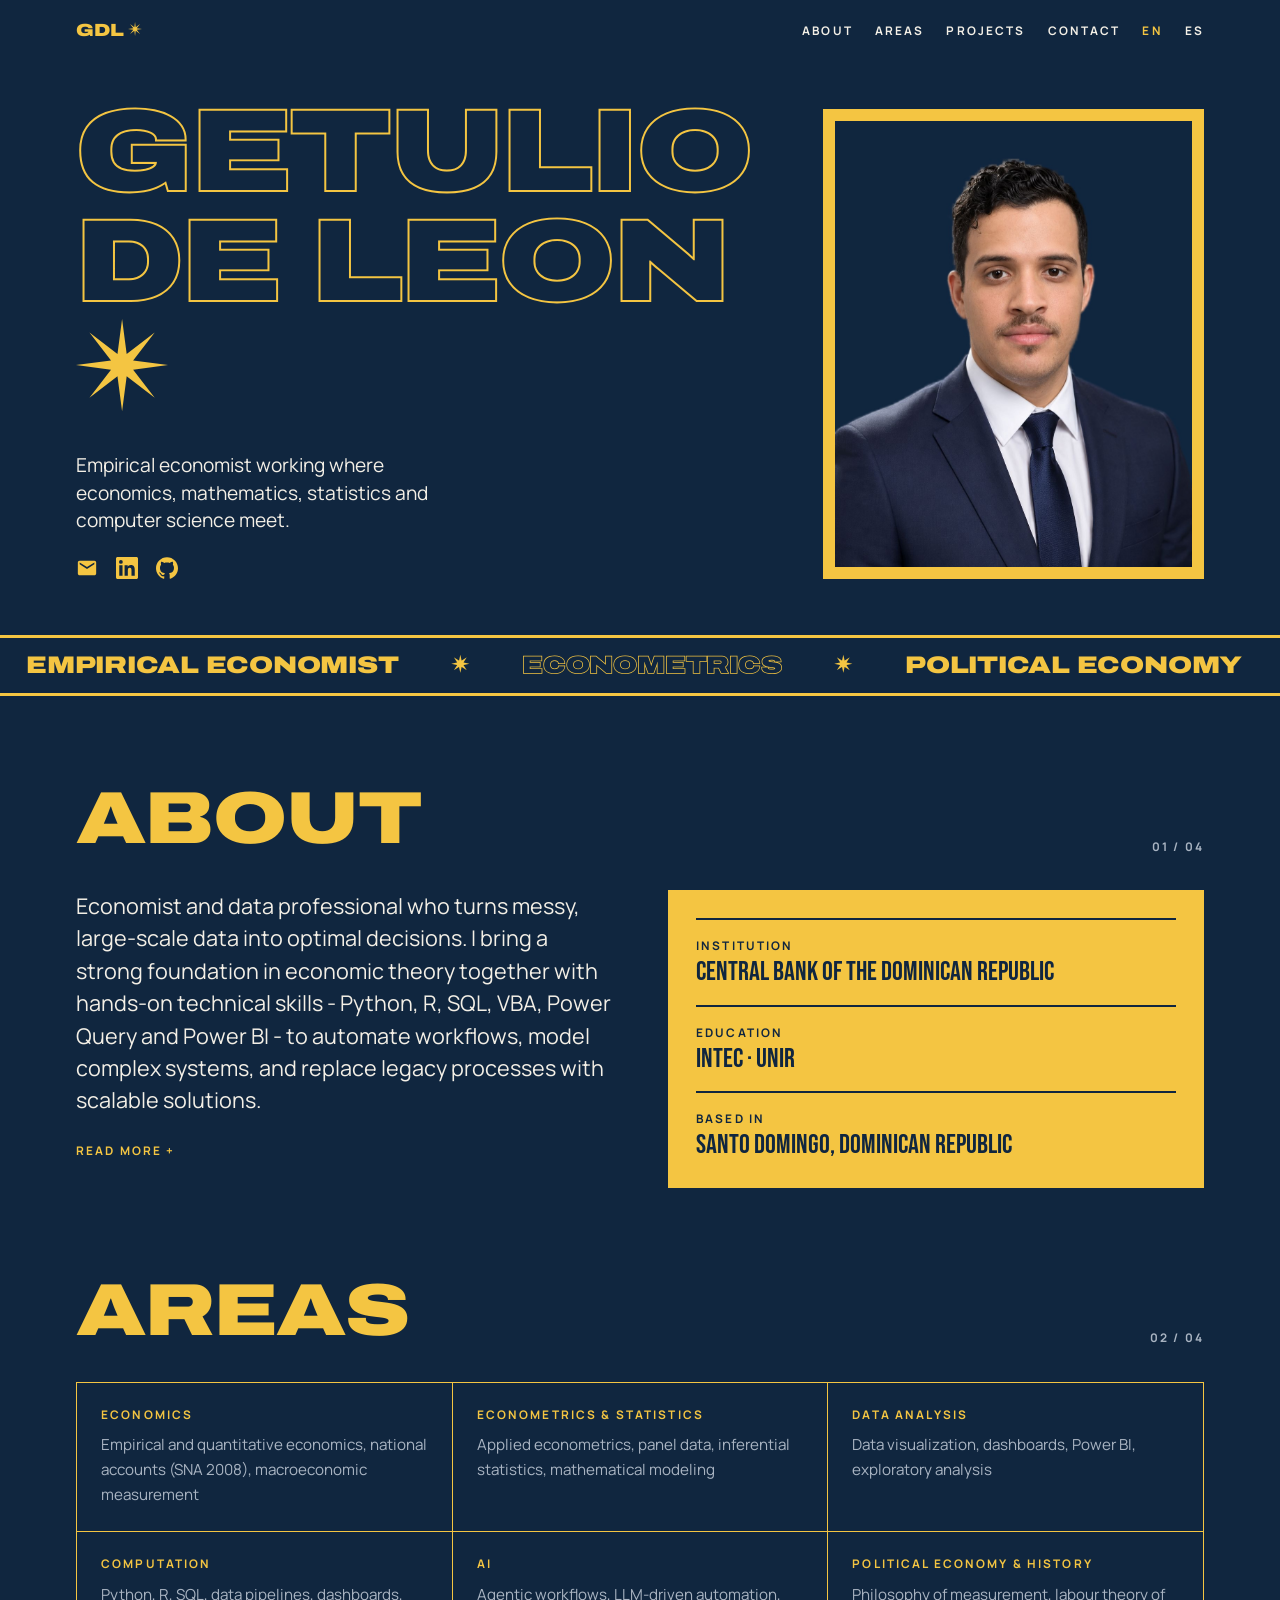
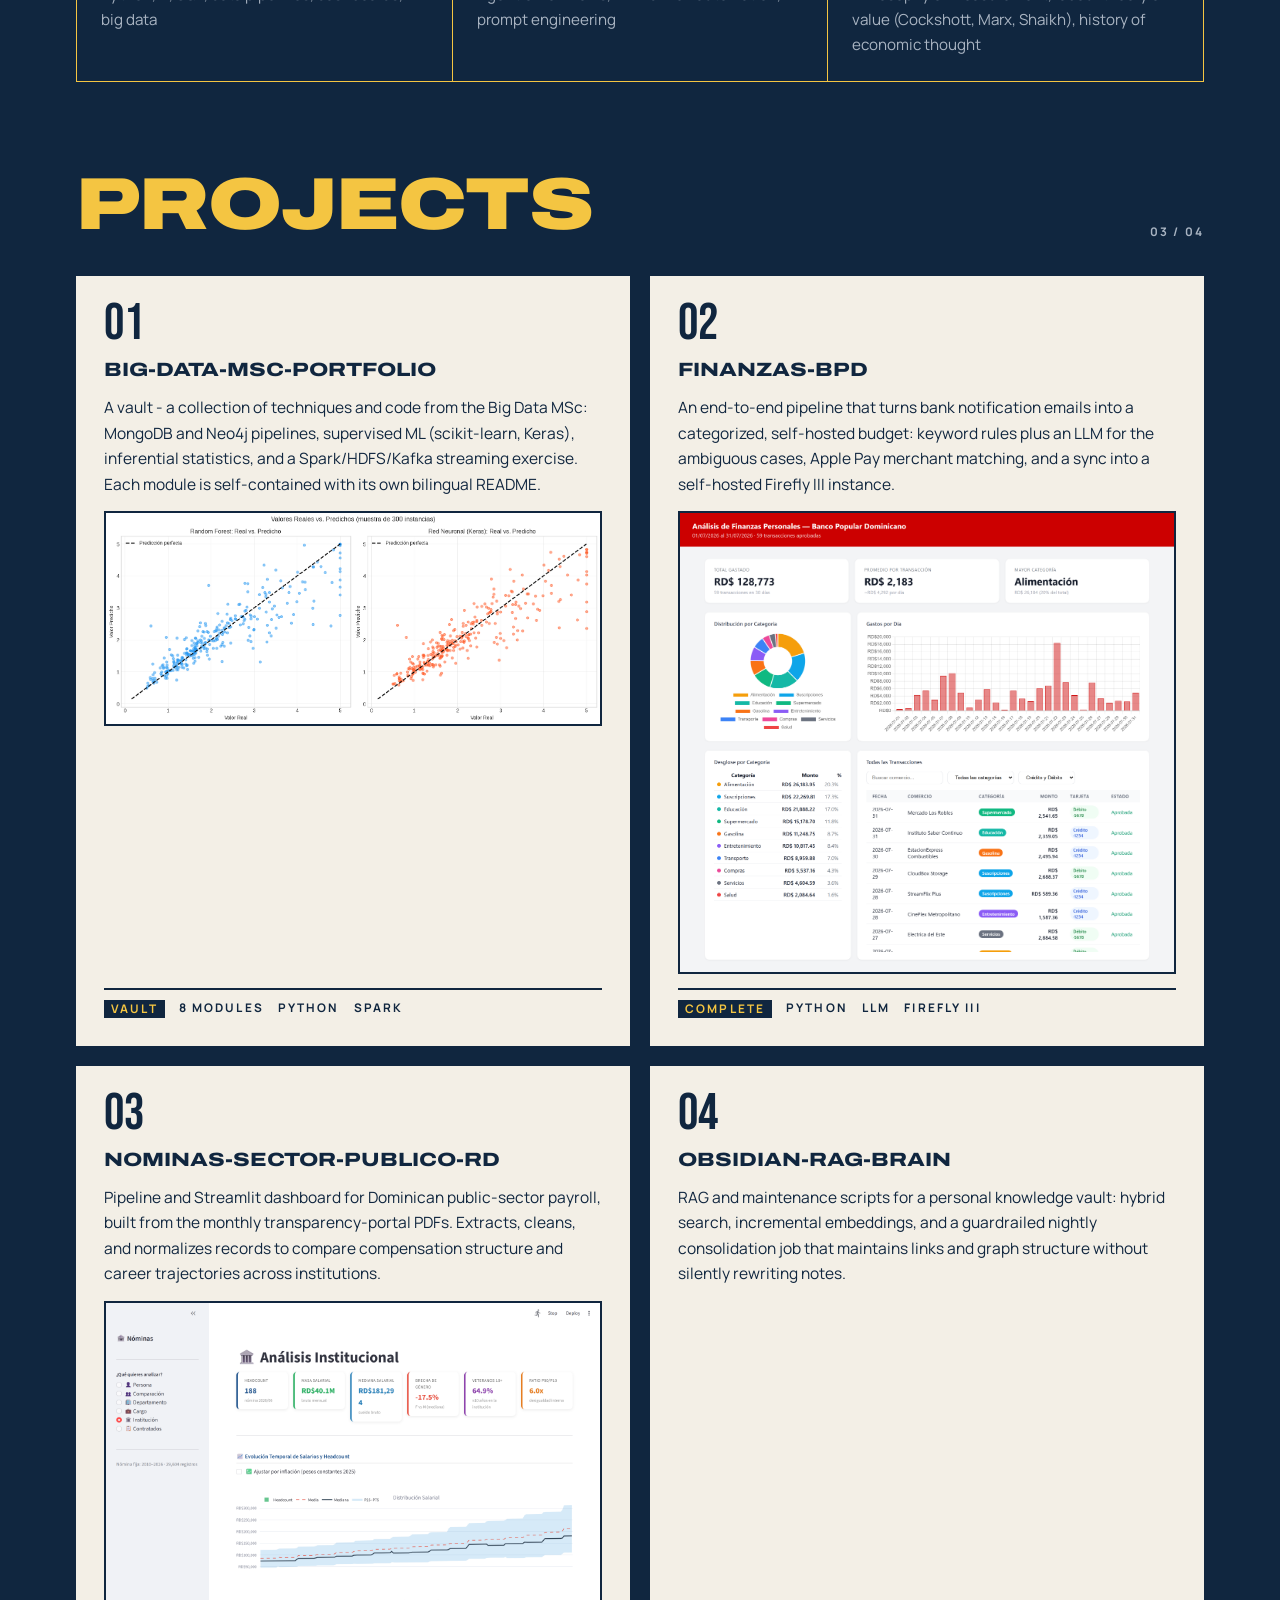
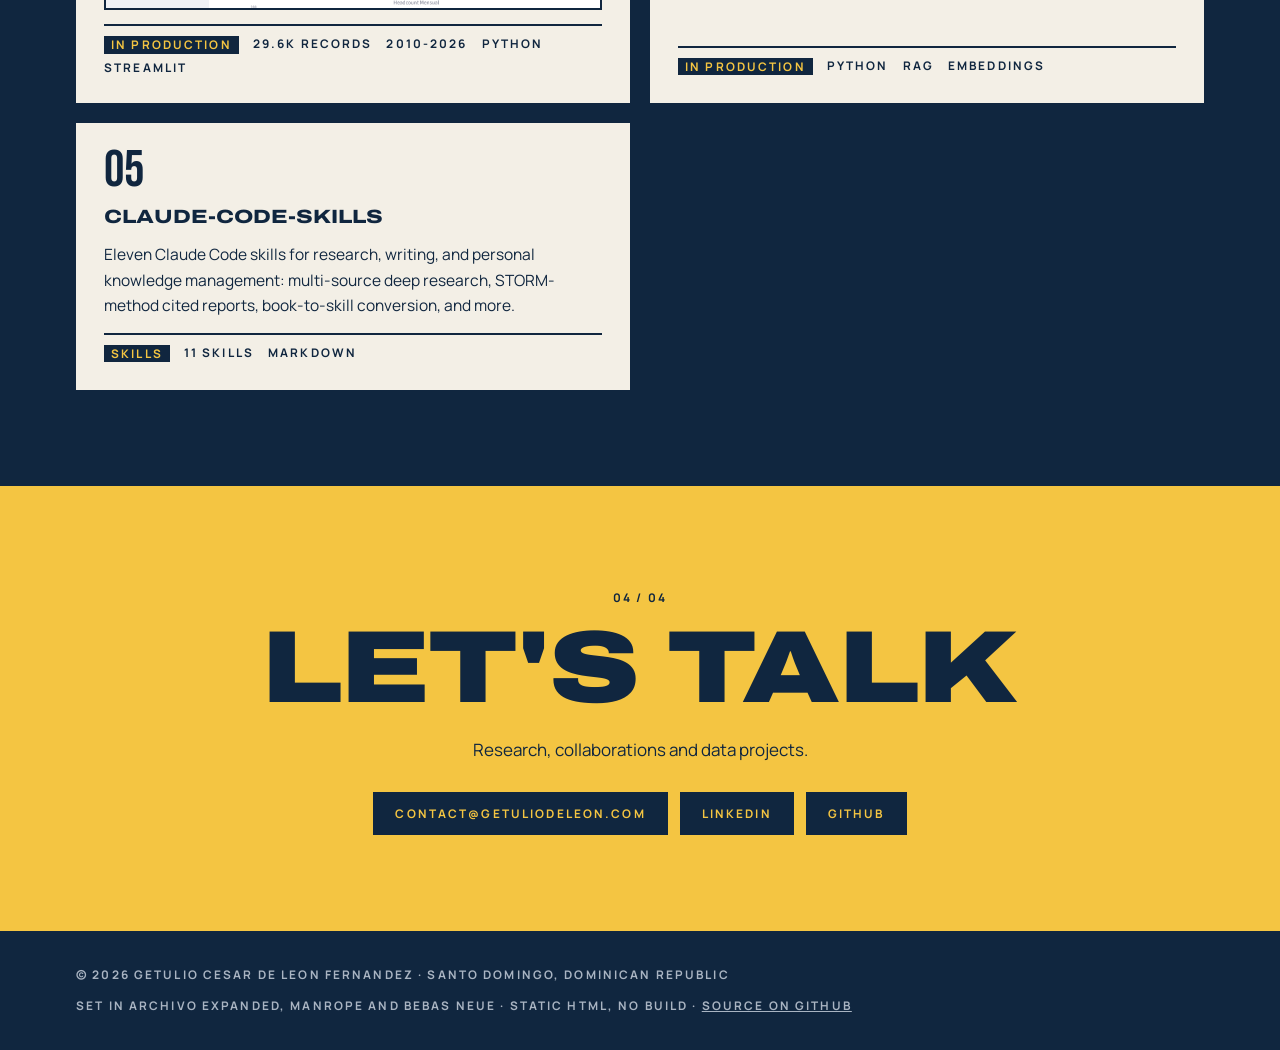
==== commit 274443c6: "Corregir ubicacion (Santo Domingo, Republica Dominicana) y foto de perfil Foto profesional con fondo" ====
--- a/index.html
+++ b/index.html
@@ -83,7 +83,7 @@
       <p>Currently pursuing a Master's in Big Data Analysis and Visualization (UNIR).</p>
         </details>
       </div>
-      <div class="info"><div><span class="lbl">Institution</span><b>Central Bank of the Dominican Republic</b></div><div><span class="lbl">Education</span><b>INTEC · UNIR</b></div><div><span class="lbl">Based in</span><b>Santo Domingo</b></div></div>
+      <div class="info"><div><span class="lbl">Institution</span><b>Central Bank of the Dominican Republic</b></div><div><span class="lbl">Education</span><b>INTEC · UNIR</b></div><div><span class="lbl">Based in</span><b>Santo Domingo, Dominican Republic</b></div></div>
     </div>
   </section>
 
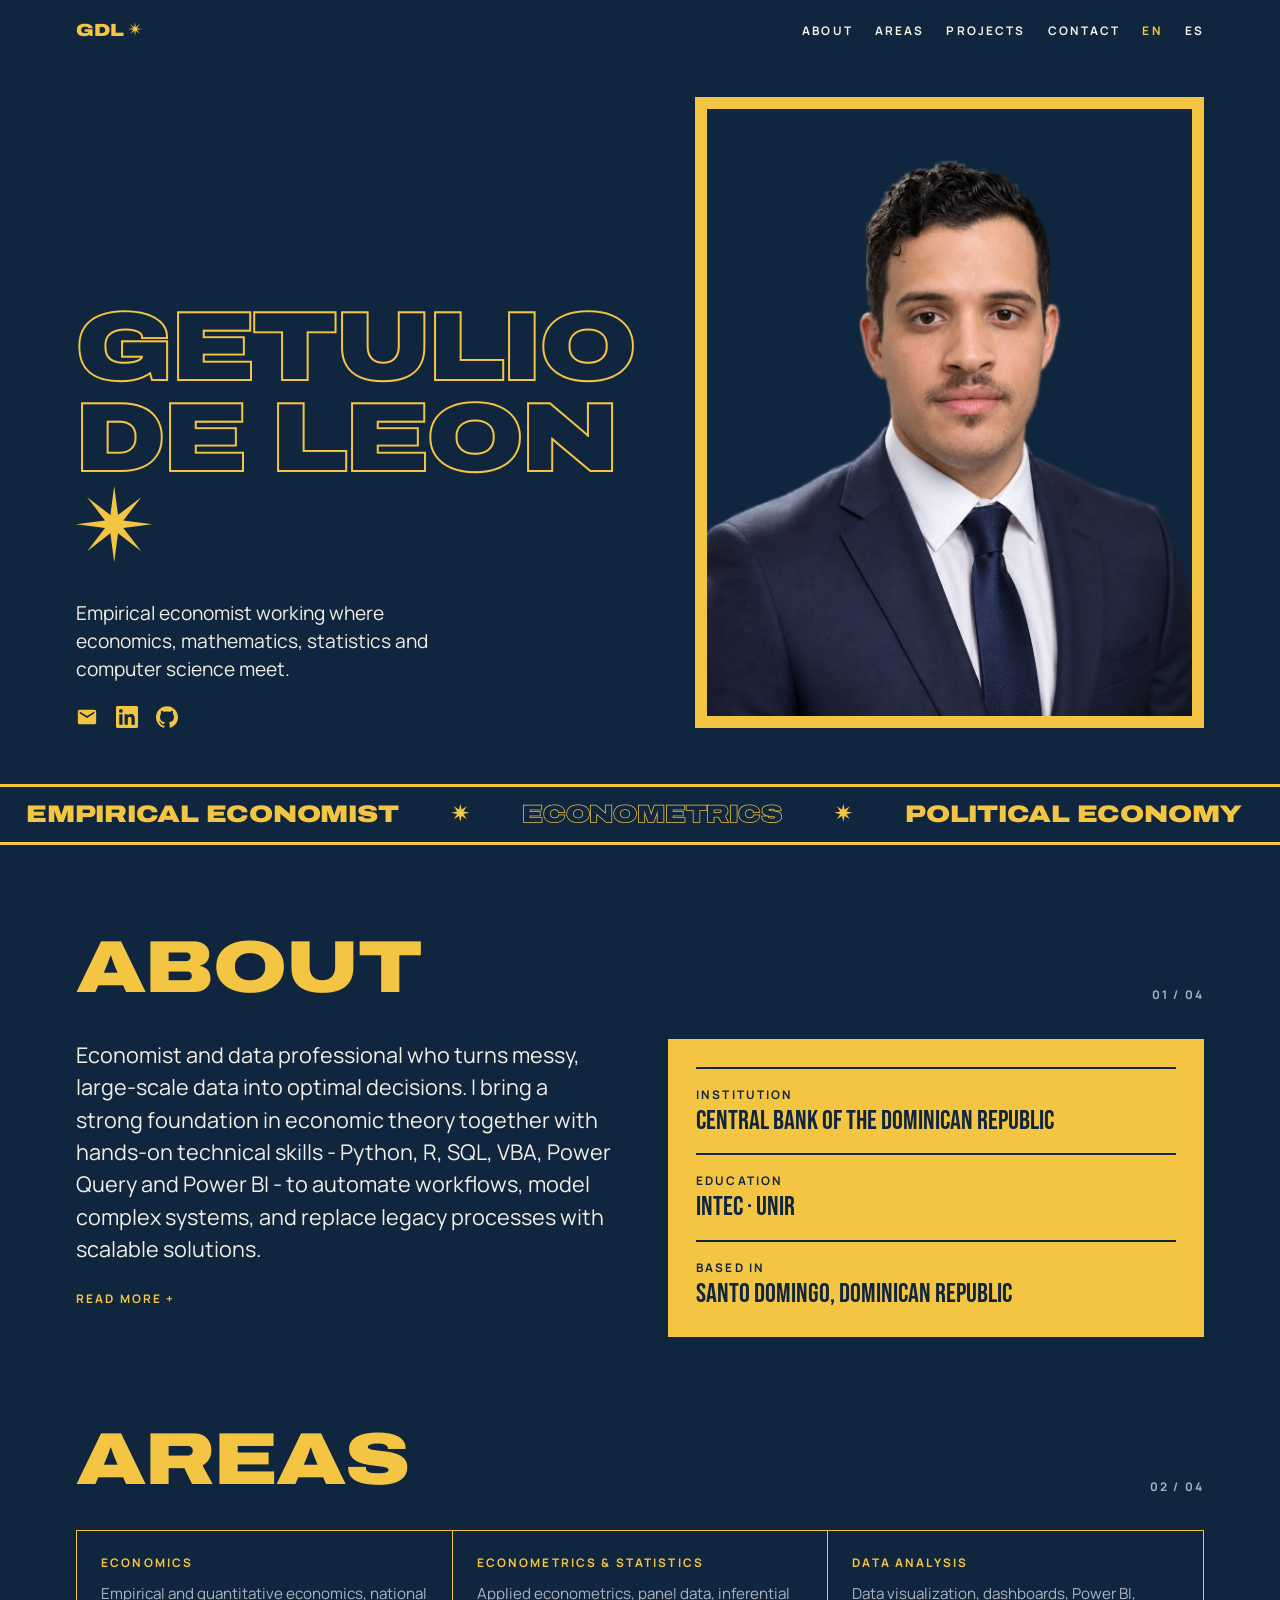
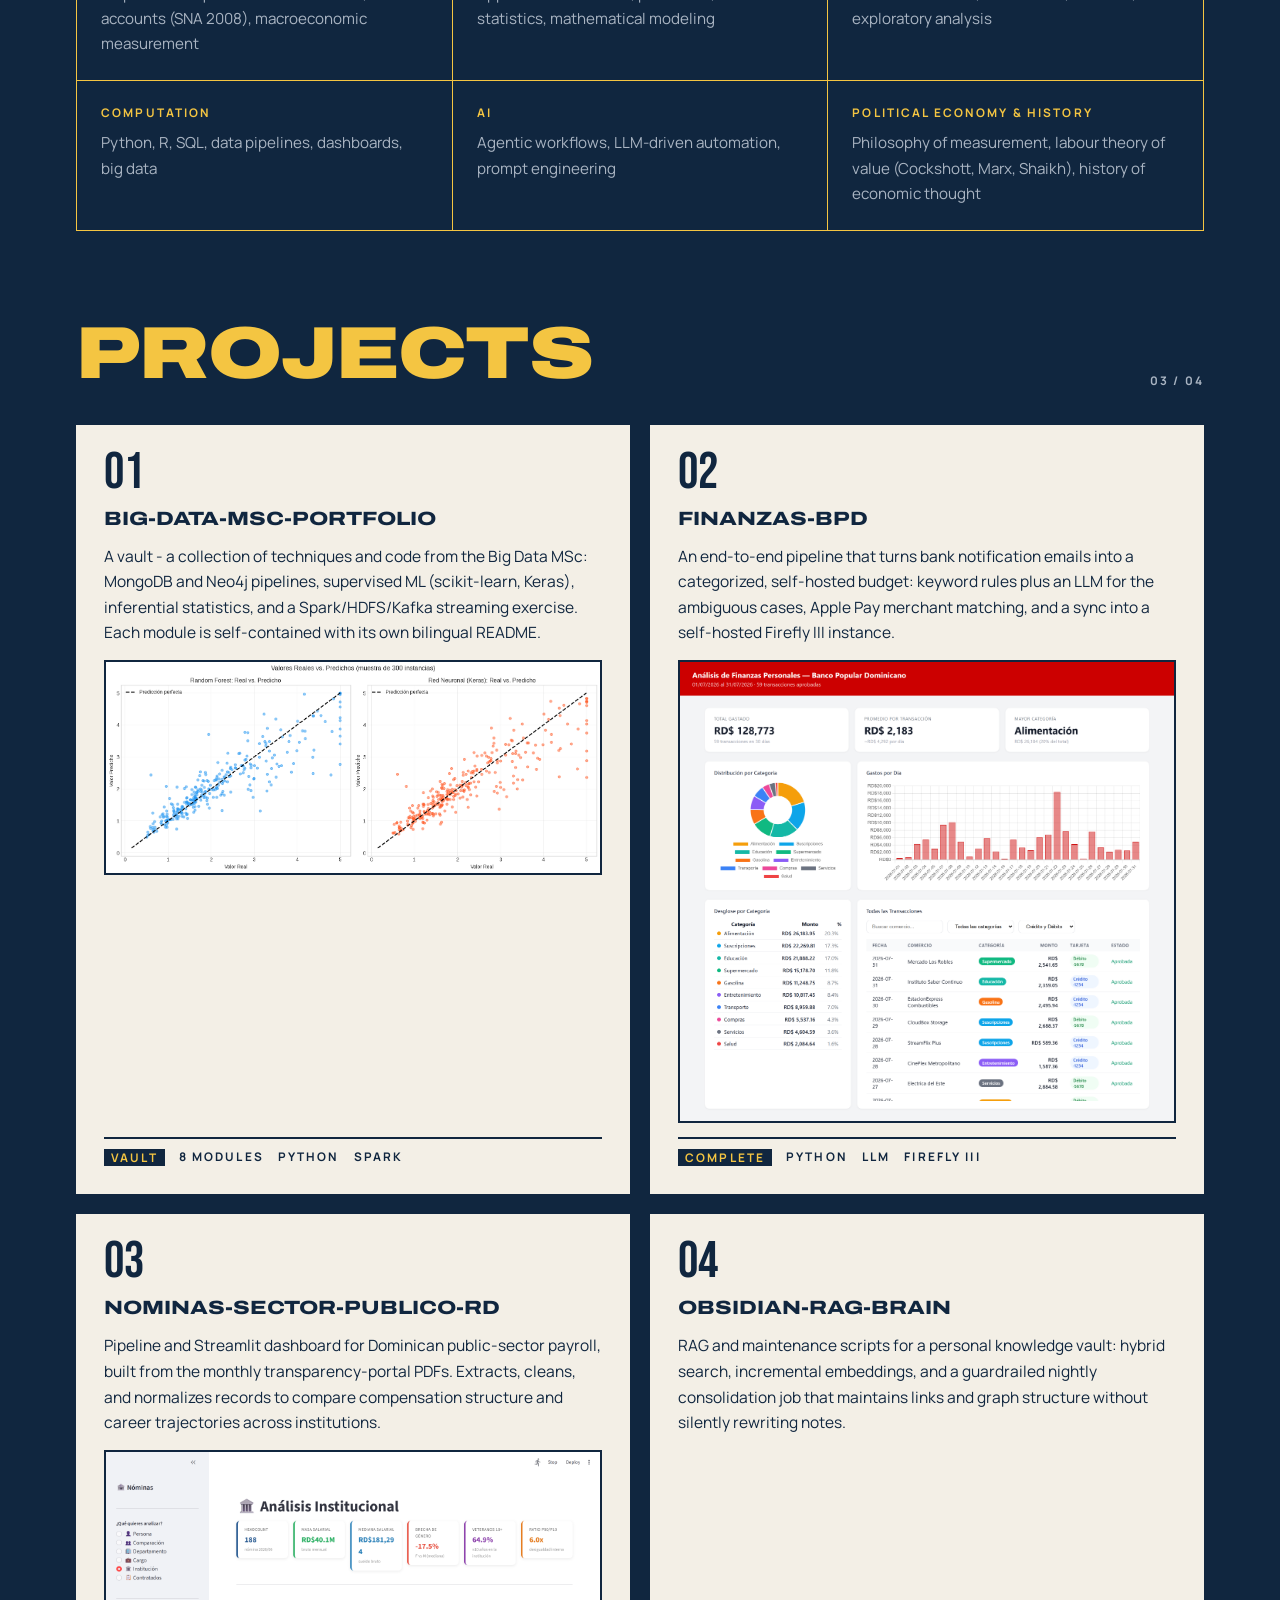
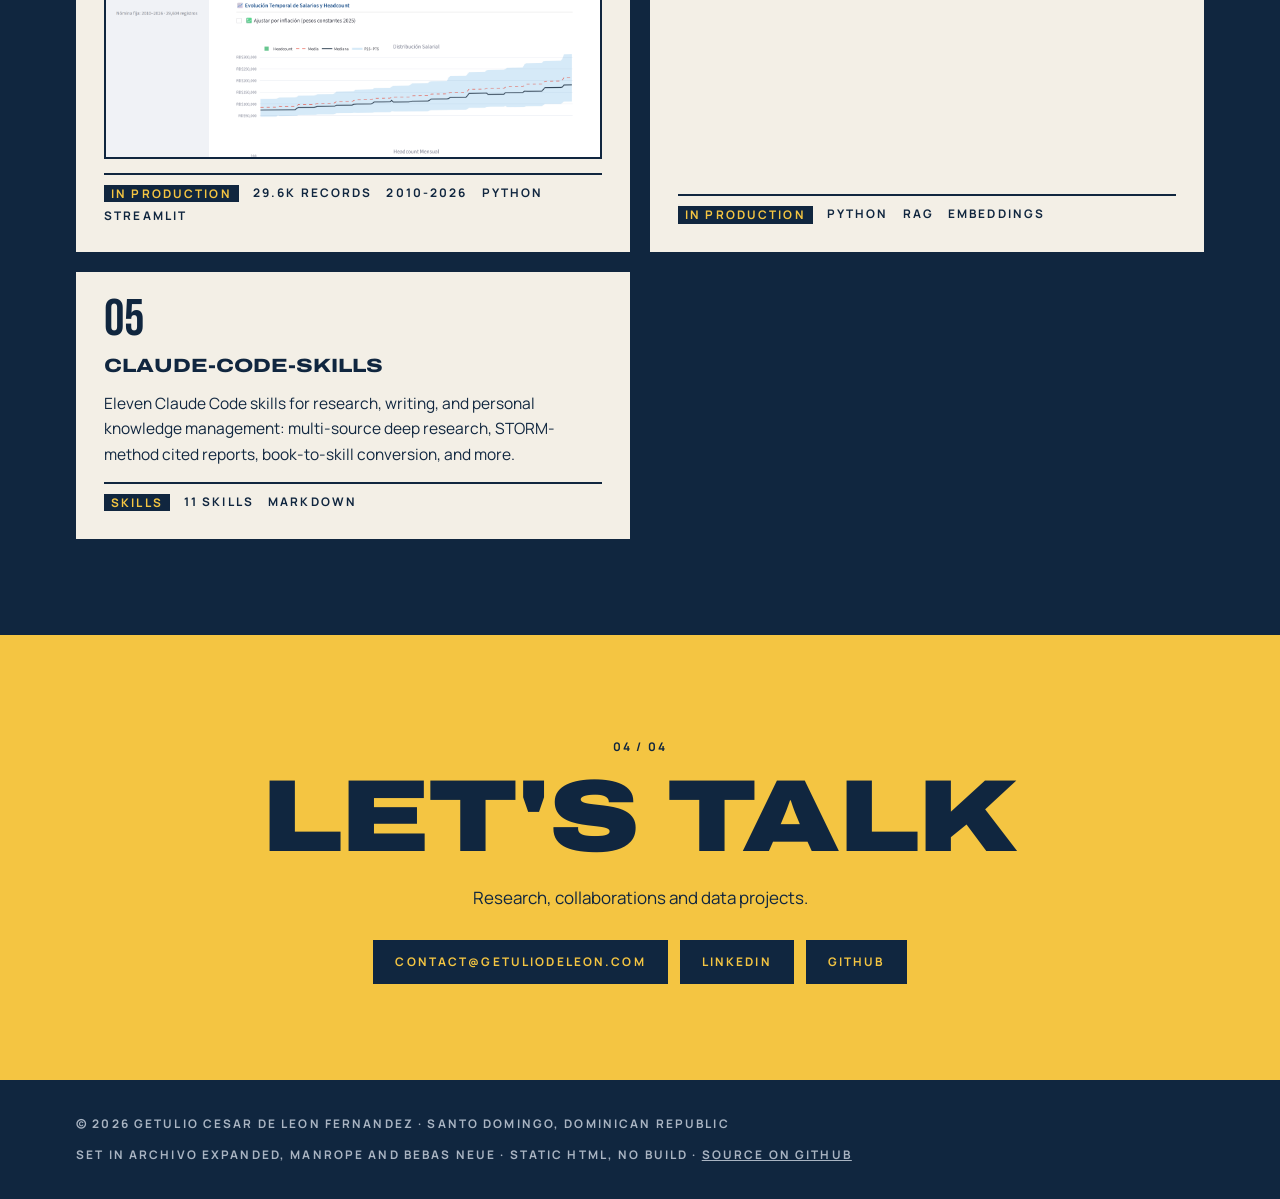
==== commit 92723b7c: "Corregir salto de layout por FOUT y precargar fuente del titulo El titulo usaba tamano en vw (todo e" ====
--- a/index.html
+++ b/index.html
@@ -9,6 +9,7 @@
 <link rel="alternate" hreflang="en" href="https://getuliodeleon.com/">
 <link rel="alternate" hreflang="es" href="https://getuliodeleon.com/es/">
 <link rel="alternate" hreflang="x-default" href="https://getuliodeleon.com/">
+<link rel="preload" href="/fonts/archivo-latin.woff2" as="font" type="font/woff2" crossorigin>
 <link rel="stylesheet" href="/style.css">
 
 <meta property="og:type" content="profile">
--- a/style.css
+++ b/style.css
@@ -38,8 +38,9 @@
 .top a:hover,.top a.active{color:var(--ac)}
 
 /* hero */
-.hero{display:grid;grid-template-columns:1.3fr .7fr;gap:40px;align-items:end;padding:36px 0 56px}
-.hero h1{margin:0;font-size:clamp(2.9rem,9vw,8rem);color:var(--bg);-webkit-text-stroke:4px var(--ac);paint-order:stroke fill}
+.hero{display:grid;grid-template-columns:minmax(0,1fr) minmax(0,.88fr);gap:40px;align-items:end;padding:36px 0 56px}
+.hero>div:first-child{container-type:inline-size}
+.hero h1{margin:0;font-size:clamp(2.9rem,16.5cqw,8rem);color:var(--bg);-webkit-text-stroke:4px var(--ac);paint-order:stroke fill}
 .hero h1 span{white-space:nowrap}
 .hero .headline{margin:26px 0 0;max-width:34ch;font-size:1.2rem;line-height:1.45}
 .icons{display:flex;gap:18px;margin-top:22px}
@@ -107,7 +108,8 @@
 
 @media (max-width:860px){
   .hero,.about{grid-template-columns:1fr}
-  .photo{max-width:260px}
+  .hero h1{font-size:clamp(2.9rem,9vw,8rem)}
+  .photo{max-width:320px}
   .areas{grid-template-columns:1fr 1fr}
   .cards{grid-template-columns:1fr}
 }
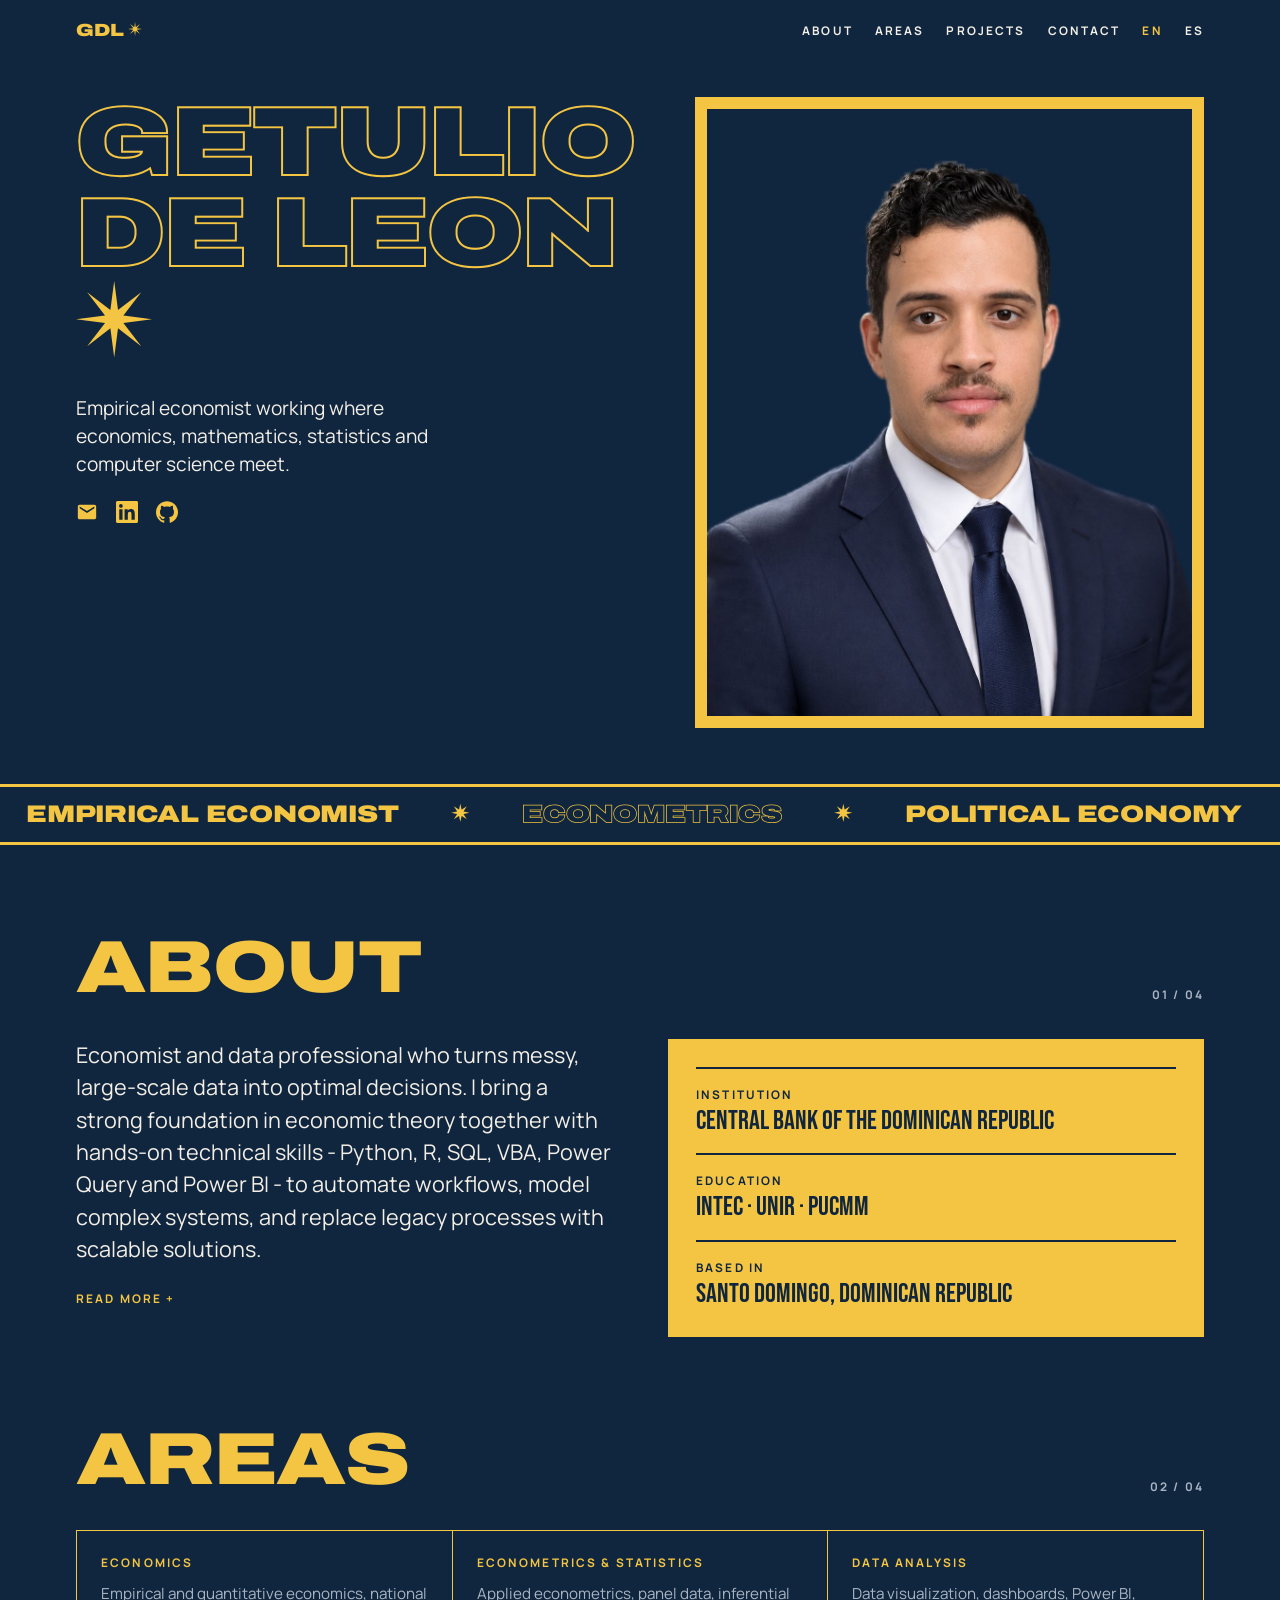
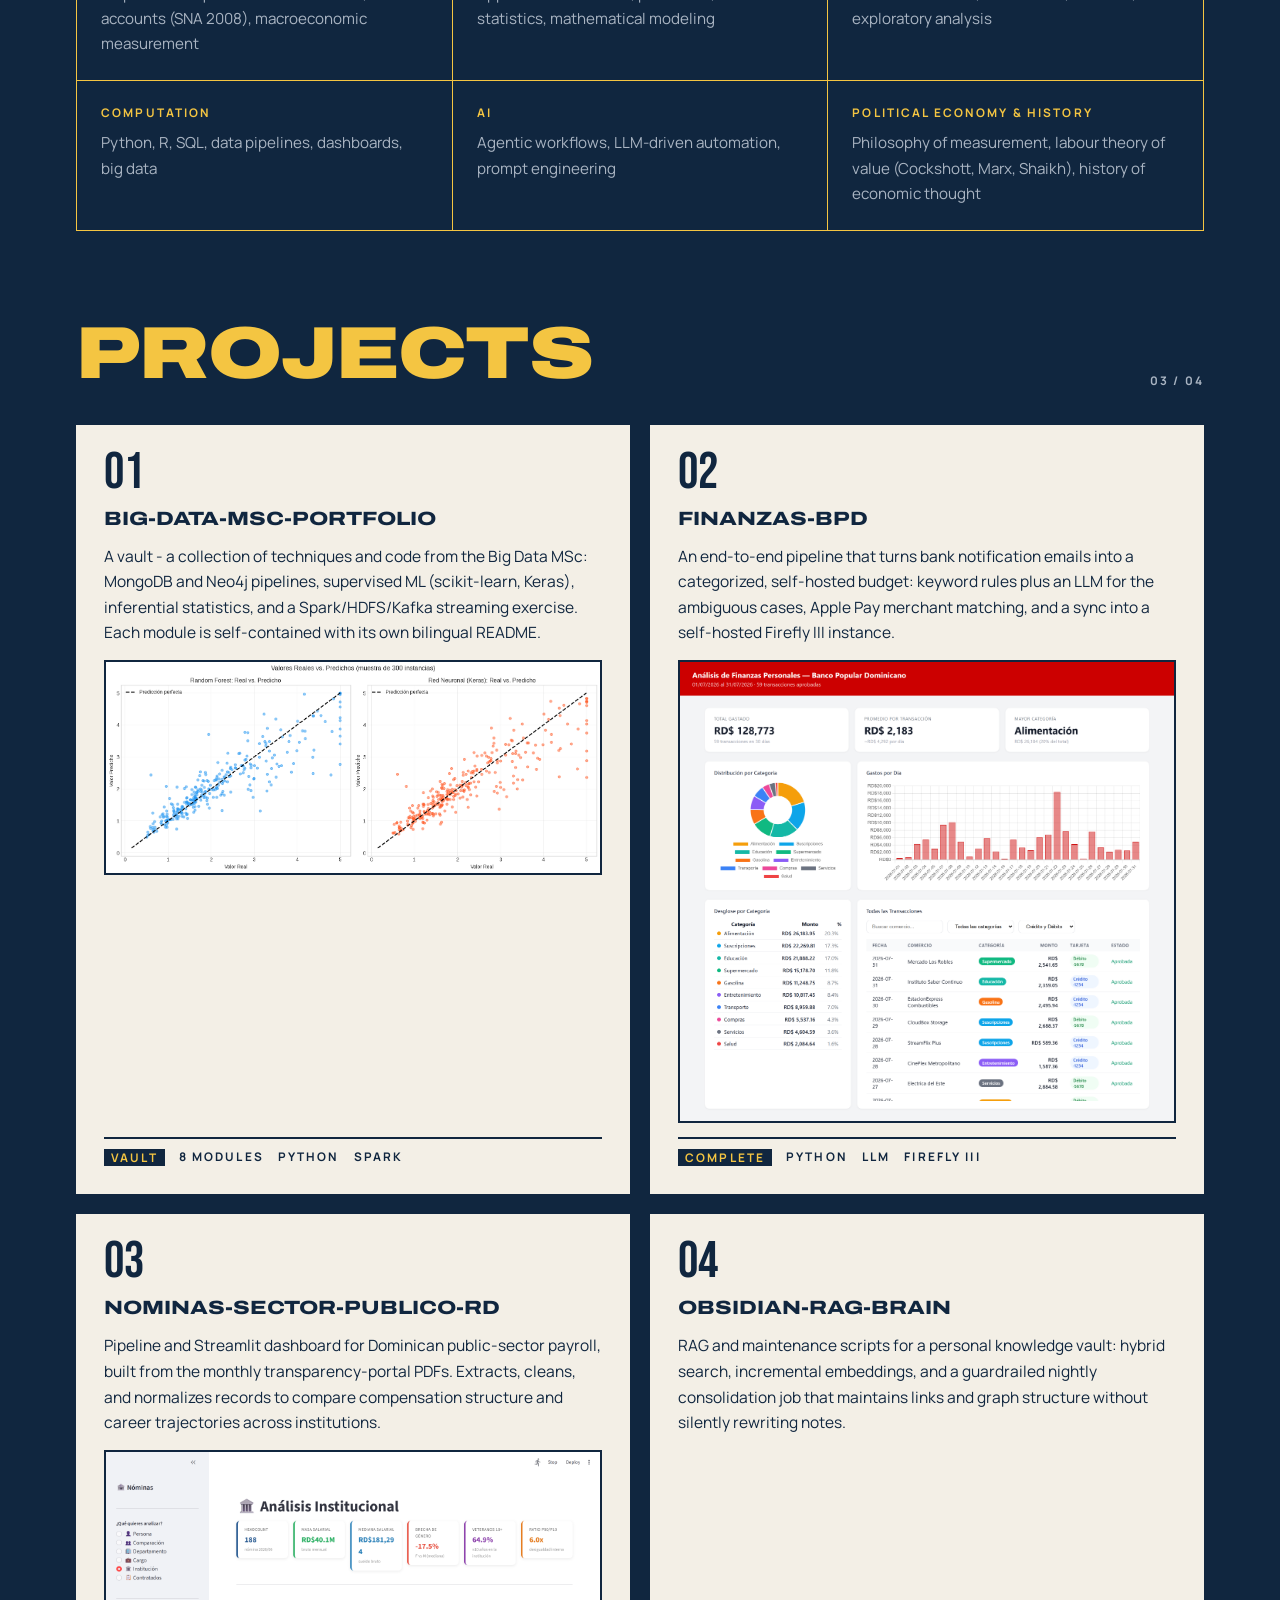
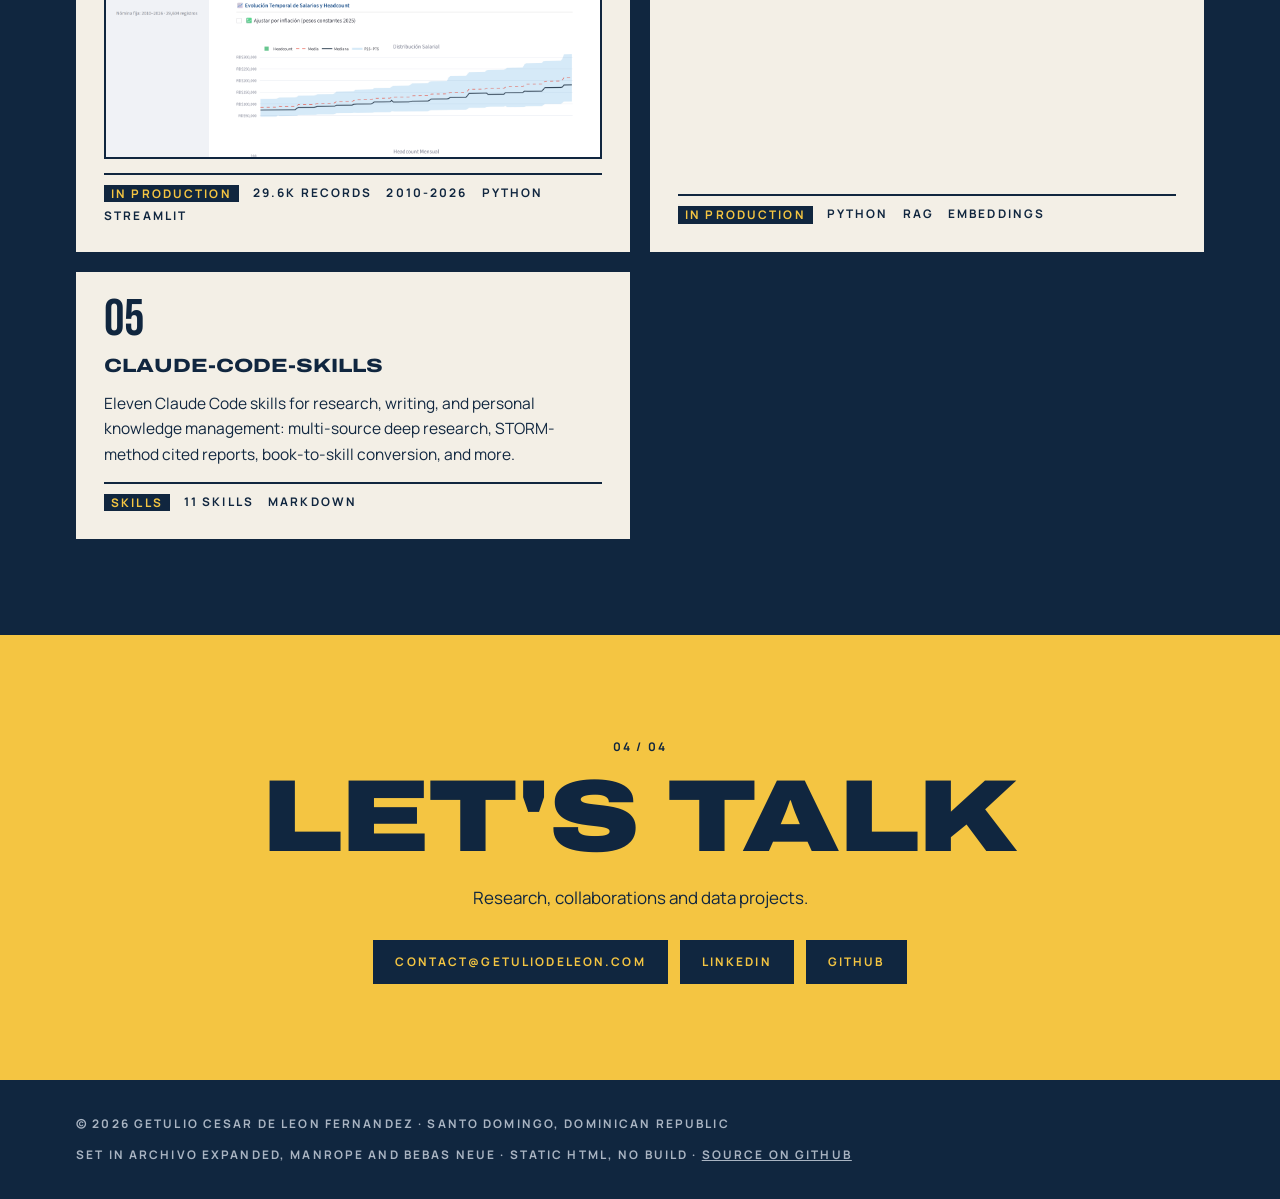
==== commit ae012554: "feat: agregar Maestria en Matematica (PUCMM) a formacion Co-Authored-By: Claude Opus 5.5 <noreply@an" ====
--- a/index.html
+++ b/index.html
@@ -32,7 +32,8 @@
   },
   "alumniOf": [
     {"@type": "CollegeOrUniversity", "name": "Instituto Tecnologico de Santo Domingo"},
-    {"@type": "CollegeOrUniversity", "name": "Universidad Internacional de La Rioja"}
+    {"@type": "CollegeOrUniversity", "name": "Universidad Internacional de La Rioja"},
+    {"@type": "CollegeOrUniversity", "name": "Pontificia Universidad Catolica Madre y Maestra"}
   ],
   "knowsAbout": ["National Accounts", "Econometrics", "Applied Statistics", "Data Analysis", "Political Economy", "Python", "R", "SQL", "Big Data", "Agentic AI", "Data Automation"],
   "address": {
@@ -81,10 +82,10 @@
       <p>My background is in national accounts and macroeconomic analysis (GDP under the SNA 2008 framework), but my real interest is broader: building data pipelines, dashboards, and analytical tools that make information actually usable. I care about the full path from raw data to insight - automation, reproducibility, and clarity.</p>
       <p>Outside of work, my personal projects explore agentic AI and LLM-driven automation - prompt engineering and agentic workflows to automate research and analysis end to end. It is where I experiment with the newest tools before they become standard.</p>
       <p>What keeps me curious is the intersection of economics, computation, and philosophy: not just how to process data, but what it measures, what it hides, and how economic systems actually work. I am as drawn to the questions behind the numbers as to the tools that answer them, and I see that mix of theory and engineering as my real edge.</p>
-      <p>Currently pursuing a Master's in Big Data Analysis and Visualization (UNIR).</p>
+      <p>Currently pursuing a Master's in Big Data Analysis and Visualization (UNIR) and a Master's in Mathematics (PUCMM).</p>
         </details>
       </div>
-      <div class="info"><div><span class="lbl">Institution</span><b>Central Bank of the Dominican Republic</b></div><div><span class="lbl">Education</span><b>INTEC · UNIR</b></div><div><span class="lbl">Based in</span><b>Santo Domingo, Dominican Republic</b></div></div>
+      <div class="info"><div><span class="lbl">Institution</span><b>Central Bank of the Dominican Republic</b></div><div><span class="lbl">Education</span><b>INTEC · UNIR · PUCMM</b></div><div><span class="lbl">Based in</span><b>Santo Domingo, Dominican Republic</b></div></div>
     </div>
   </section>
 
--- a/style.css
+++ b/style.css
@@ -38,7 +38,7 @@
 .top a:hover,.top a.active{color:var(--ac)}
 
 /* hero */
-.hero{display:grid;grid-template-columns:minmax(0,1fr) minmax(0,.88fr);gap:40px;align-items:end;padding:36px 0 56px}
+.hero{display:grid;grid-template-columns:minmax(0,1fr) minmax(0,.88fr);gap:40px;align-items:stretch;padding:36px 0 56px}
 .hero>div:first-child{container-type:inline-size}
 .hero h1{margin:0;font-size:clamp(2.9rem,16.5cqw,8rem);color:var(--bg);-webkit-text-stroke:4px var(--ac);paint-order:stroke fill}
 .hero h1 span{white-space:nowrap}
@@ -47,8 +47,8 @@
 .icons a{color:var(--ac);display:inline-flex}
 .icons a:hover{color:var(--tx)}
 .icons svg{width:22px;height:22px;fill:currentColor}
-.photo{background:var(--ac);padding:12px}
-.photo img{aspect-ratio:4/5;object-fit:cover;object-position:50% 20%;width:100%}
+.photo{background:var(--ac);padding:12px;justify-self:end}
+.photo img{aspect-ratio:4/5;object-fit:cover;object-position:50% 20%;height:100%;display:block}
 
 /* cinta */
 .marquee{overflow:hidden;border-block:3px solid var(--ac);white-space:nowrap;font-size:1.5rem}
@@ -109,7 +109,8 @@
 @media (max-width:860px){
   .hero,.about{grid-template-columns:1fr}
   .hero h1{font-size:clamp(2.9rem,9vw,8rem)}
-  .photo{max-width:320px}
+  .photo{width:auto;max-width:320px;justify-self:stretch}
+  .photo img{height:auto;width:100%}
   .areas{grid-template-columns:1fr 1fr}
   .cards{grid-template-columns:1fr}
 }
